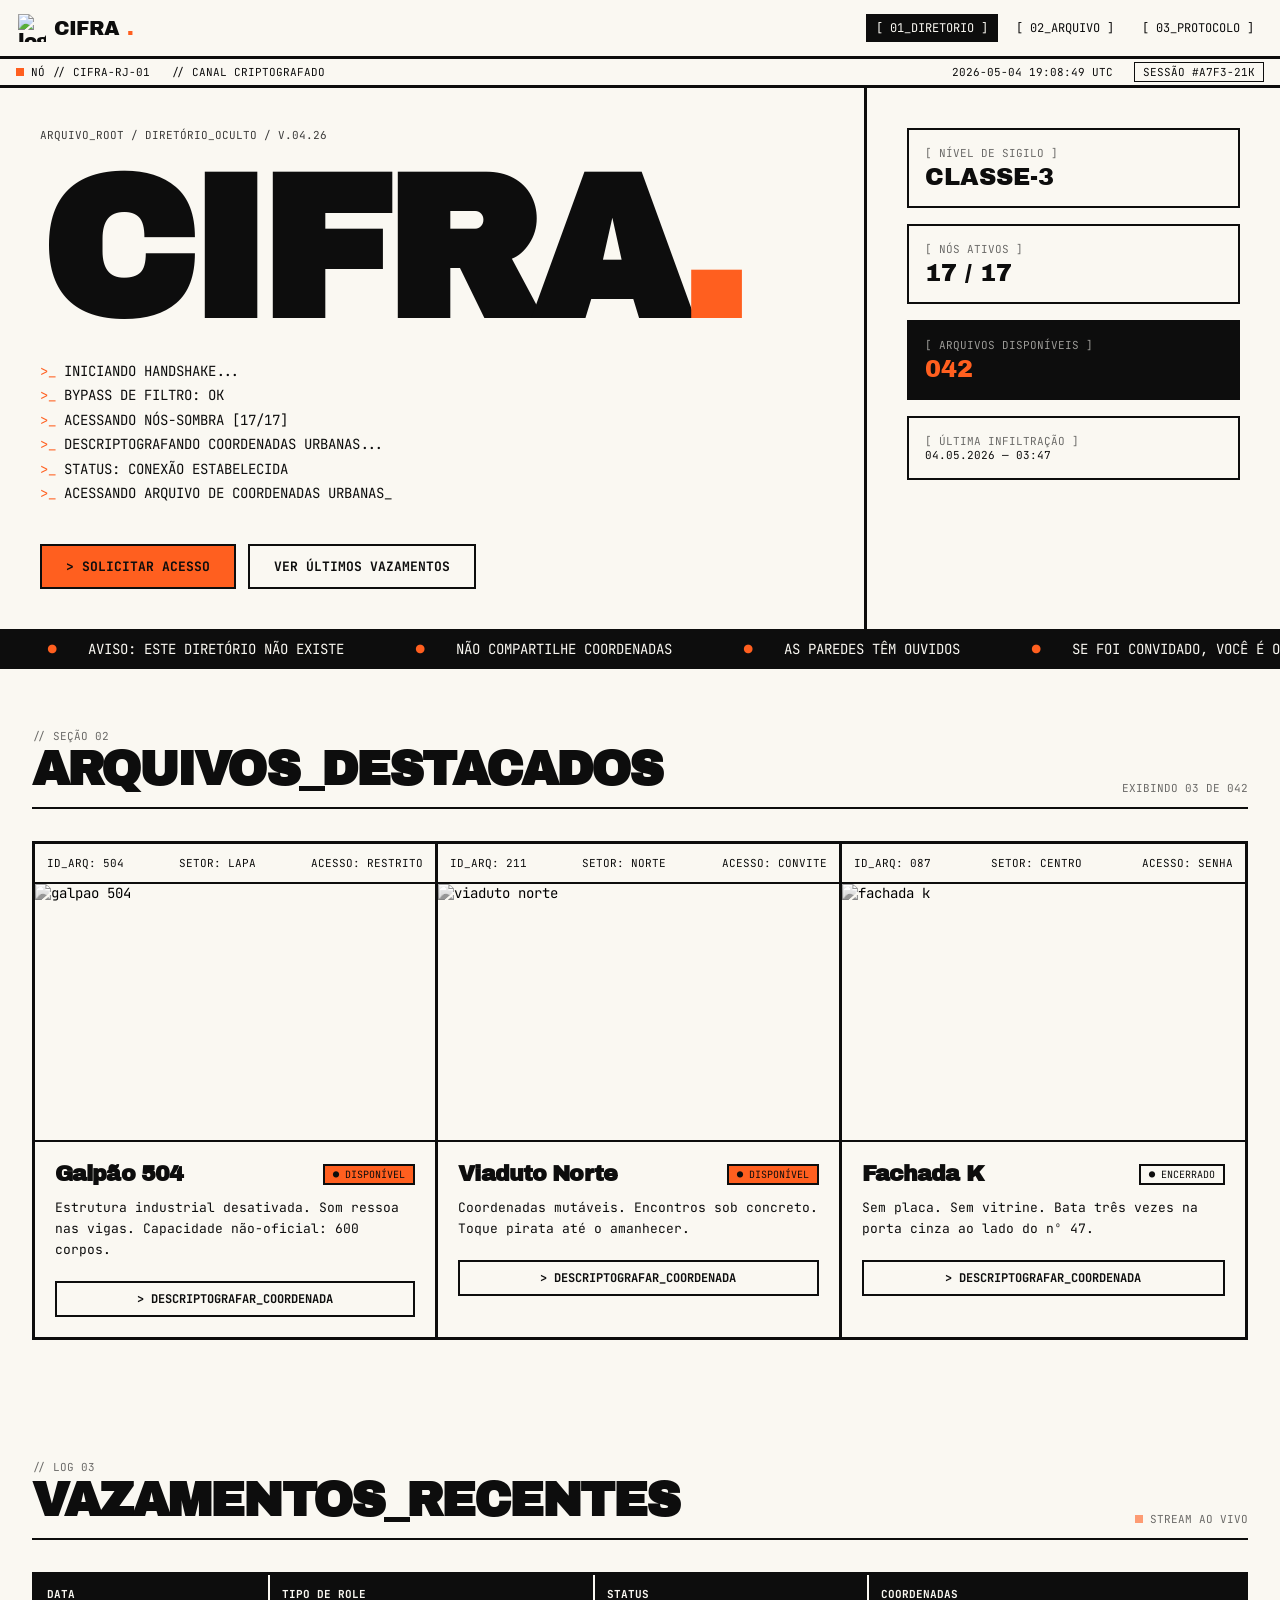
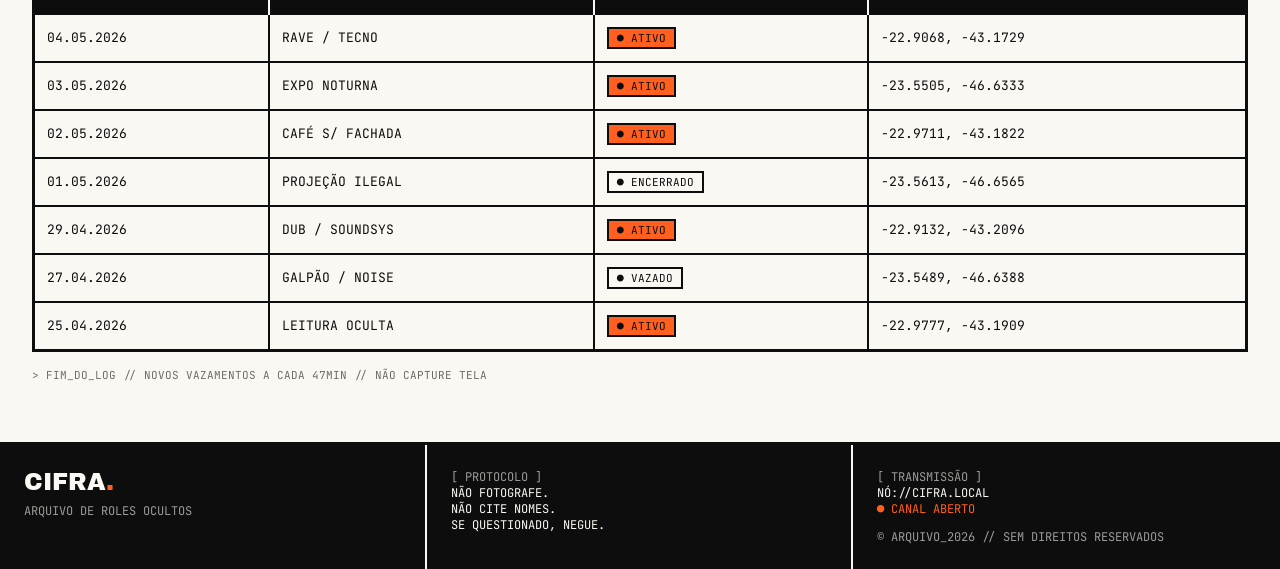
==== index.html @ 964fd957 "feat: commit inicial" ====
<!DOCTYPE html>
<html lang="pt-BR">
<head>
    <meta charset="UTF-8">
    <meta name="viewport" content="width=device-width, initial-scale=1.0">
    <title>CIFRA. - Arquivo de Roles Ocultos</title>
    <link rel="icon" type="image/png" href="assets/favicon.png">
    <link rel="stylesheet" href="css/style.css">
</head>
<body>

    <nav class="menu-topo">
        <div class="menu-topo-dentro">
            <a href="index.html" class="menu-logo">
                <img src="assets/logo-cifra-mark.png" alt="logo cifra">
                CIFRA<span class="laranja">.</span>
            </a>
            <div class="menu-links">
                <a href="index.html" class="ativo">[ 01_DIRETORIO ]</a>
                <a href="dossie.html">[ 02_ARQUIVO ]</a>
                <a href="protocolo.html">[ 03_PROTOCOLO ]</a>
            </div>
        </div>
    </nav>

    <!-- barra de status -->
    <div class="barra-status">
        <div>
            <span class="bolinha-laranja"></span>
            NÓ // CIFRA-RJ-01 &nbsp; // CANAL CRIPTOGRAFADO
        </div>
        <div>
            2026-05-04 19:08:49 UTC
            &nbsp;
            <span class="caixinha-sessao">SESSÃO #A7F3-21K</span>
        </div>
    </div>

    <!-- hero -->
    <section class="hero">
        <div class="hero-esquerda">
            <div class="hero-mini-titulo">ARQUIVO_ROOT / DIRETÓRIO_OCULTO / v.04.26</div>
            <h1 class="hero-titulao">CIFRA<span class="laranja">.</span></h1>

            <div class="hero-terminal">
                <div><span class="laranja">&gt;_</span> INICIANDO HANDSHAKE...</div>
                <div><span class="laranja">&gt;_</span> BYPASS DE FILTRO: OK</div>
                <div><span class="laranja">&gt;_</span> ACESSANDO NÓS-SOMBRA [17/17]</div>
                <div><span class="laranja">&gt;_</span> DESCRIPTOGRAFANDO COORDENADAS URBANAS...</div>
                <div><span class="laranja">&gt;_</span> STATUS: CONEXÃO ESTABELECIDA</div>
                <div class="cursor-piscando"><span class="laranja">&gt;_</span> ACESSANDO ARQUIVO DE COORDENADAS URBANAS</div>
            </div>

            <div class="botoes-hero">
                <a href="protocolo.html" class="botao botao-laranja">&gt; SOLICITAR ACESSO</a>
                <a href="#vazamentos" class="botao">VER ÚLTIMOS VAZAMENTOS</a>
            </div>
        </div>

        <aside class="hero-direita">
            <div class="caixa-info">
                <div class="caixa-info-titulo">[ NÍVEL DE SIGILO ]</div>
                <div class="caixa-info-numero">CLASSE-3</div>
            </div>
            <div class="caixa-info">
                <div class="caixa-info-titulo">[ NÓS ATIVOS ]</div>
                <div class="caixa-info-numero">17 / 17</div>
            </div>
            <div class="caixa-info caixa-info-preta">
                <div class="caixa-info-titulo">[ ARQUIVOS DISPONÍVEIS ]</div>
                <div class="caixa-info-numero laranja">042</div>
            </div>
            <div class="caixa-info">
                <div class="caixa-info-titulo">[ ÚLTIMA INFILTRAÇÃO ]</div>
                <div>04.05.2026 — 03:47</div>
            </div>
        </aside>
    </section>

    <!-- marquee -->
    <div class="marquee">
        <div class="marquee-trilha">
            <span><span class="laranja">●</span> AVISO: este diretório não existe</span>
            <span><span class="laranja">●</span> não compartilhe coordenadas</span>
            <span><span class="laranja">●</span> as paredes têm ouvidos</span>
            <span><span class="laranja">●</span> se foi convidado, você é o filtro</span>
            <span><span class="laranja">●</span> deletado em 24h</span>
            <span><span class="laranja">●</span> sem flash. sem stories.</span>
            <!-- copiei de novo pra animacao ficar continua -->
            <span><span class="laranja">●</span> AVISO: este diretório não existe</span>
            <span><span class="laranja">●</span> não compartilhe coordenadas</span>
            <span><span class="laranja">●</span> as paredes têm ouvidos</span>
            <span><span class="laranja">●</span> se foi convidado, você é o filtro</span>
            <span><span class="laranja">●</span> deletado em 24h</span>
            <span><span class="laranja">●</span> sem flash. sem stories.</span>
        </div>
    </div>

    <!-- cards de arquivos -->
    <section class="secao">
        <div class="secao-cabecalho">
            <div>
                <div class="secao-mini">// SEÇÃO 02</div>
                <h2 class="secao-titulao">ARQUIVOS_DESTACADOS</h2>
            </div>
            <div class="secao-mini">EXIBINDO 03 DE 042</div>
        </div>

        <div class="grade-cards">

            <article class="card">
                <div class="card-topo">
                    <span>ID_ARQ: 504</span>
                    <span>SETOR: LAPA</span>
                    <span>ACESSO: RESTRITO</span>
                </div>
                <div class="card-imagem-caixa">
                    <img src="assets/role-galpao.jpg" alt="galpao 504">
                </div>
                <div class="card-corpo">
                    <div class="card-cabecalho">
                        <h3 class="card-nome">Galpão 504</h3>
                        <span class="tag-status tag-disponivel">● DISPONÍVEL</span>
                    </div>
                    <p class="card-descricao">Estrutura industrial desativada. Som ressoa nas vigas. Capacidade não-oficial: 600 corpos.</p>
                    <a href="dossie.html" class="botao-card">&gt; DESCRIPTOGRAFAR_COORDENADA</a>
                </div>
            </article>

            <article class="card">
                <div class="card-topo">
                    <span>ID_ARQ: 211</span>
                    <span>SETOR: NORTE</span>
                    <span>ACESSO: CONVITE</span>
                </div>
                <div class="card-imagem-caixa">
                    <img src="assets/role-viaduto.jpg" alt="viaduto norte">
                </div>
                <div class="card-corpo">
                    <div class="card-cabecalho">
                        <h3 class="card-nome">Viaduto Norte</h3>
                        <span class="tag-status tag-disponivel">● DISPONÍVEL</span>
                    </div>
                    <p class="card-descricao">Coordenadas mutáveis. Encontros sob concreto. Toque pirata até o amanhecer.</p>
                    <a href="dossie.html" class="botao-card">&gt; DESCRIPTOGRAFAR_COORDENADA</a>
                </div>
            </article>

            <article class="card">
                <div class="card-topo">
                    <span>ID_ARQ: 087</span>
                    <span>SETOR: CENTRO</span>
                    <span>ACESSO: SENHA</span>
                </div>
                <div class="card-imagem-caixa">
                    <img src="assets/role-fachada.jpg" alt="fachada k">
                </div>
                <div class="card-corpo">
                    <div class="card-cabecalho">
                        <h3 class="card-nome">Fachada K</h3>
                        <span class="tag-status">● ENCERRADO</span>
                    </div>
                    <p class="card-descricao">Sem placa. Sem vitrine. Bata três vezes na porta cinza ao lado do nº 47.</p>
                    <a href="dossie.html" class="botao-card">&gt; DESCRIPTOGRAFAR_COORDENADA</a>
                </div>
            </article>

        </div>
    </section>

    <!-- tabela de vazamentos -->
    <section class="secao" id="vazamentos">
        <div class="secao-cabecalho">
            <div>
                <div class="secao-mini">// LOG 03</div>
                <h2 class="secao-titulao">VAZAMENTOS_RECENTES</h2>
            </div>
            <div class="secao-mini">
                <span class="bolinha-laranja"></span>
                STREAM AO VIVO
            </div>
        </div>

        <div class="tabela-caixa">
            <table class="tabela">
                <thead>
                    <tr>
                        <th>Data</th>
                        <th>Tipo de Role</th>
                        <th>Status</th>
                        <th>Coordenadas</th>
                    </tr>
                </thead>
                <tbody>
                    <tr>
                        <td data-rotulo="DATA">04.05.2026</td>
                        <td data-rotulo="TIPO">RAVE / TECNO</td>
                        <td data-rotulo="STATUS"><span class="tag-mini ativo">● ATIVO</span></td>
                        <td data-rotulo="COORDENADAS">-22.9068, -43.1729</td>
                    </tr>
                    <tr>
                        <td data-rotulo="DATA">03.05.2026</td>
                        <td data-rotulo="TIPO">EXPO NOTURNA</td>
                        <td data-rotulo="STATUS"><span class="tag-mini ativo">● ATIVO</span></td>
                        <td data-rotulo="COORDENADAS">-23.5505, -46.6333</td>
                    </tr>
                    <tr>
                        <td data-rotulo="DATA">02.05.2026</td>
                        <td data-rotulo="TIPO">CAFÉ S/ FACHADA</td>
                        <td data-rotulo="STATUS"><span class="tag-mini ativo">● ATIVO</span></td>
                        <td data-rotulo="COORDENADAS">-22.9711, -43.1822</td>
                    </tr>
                    <tr>
                        <td data-rotulo="DATA">01.05.2026</td>
                        <td data-rotulo="TIPO">PROJEÇÃO ILEGAL</td>
                        <td data-rotulo="STATUS"><span class="tag-mini">● ENCERRADO</span></td>
                        <td data-rotulo="COORDENADAS">-23.5613, -46.6565</td>
                    </tr>
                    <tr>
                        <td data-rotulo="DATA">29.04.2026</td>
                        <td data-rotulo="TIPO">DUB / SOUNDSYS</td>
                        <td data-rotulo="STATUS"><span class="tag-mini ativo">● ATIVO</span></td>
                        <td data-rotulo="COORDENADAS">-22.9132, -43.2096</td>
                    </tr>
                    <tr>
                        <td data-rotulo="DATA">27.04.2026</td>
                        <td data-rotulo="TIPO">GALPÃO / NOISE</td>
                        <td data-rotulo="STATUS"><span class="tag-mini">● VAZADO</span></td>
                        <td data-rotulo="COORDENADAS">-23.5489, -46.6388</td>
                    </tr>
                    <tr>
                        <td data-rotulo="DATA">25.04.2026</td>
                        <td data-rotulo="TIPO">LEITURA OCULTA</td>
                        <td data-rotulo="STATUS"><span class="tag-mini ativo">● ATIVO</span></td>
                        <td data-rotulo="COORDENADAS">-22.9777, -43.1909</td>
                    </tr>
                </tbody>
            </table>
        </div>

        <div class="rodape-aviso">&gt; FIM_DO_LOG // novos vazamentos a cada 47min // não capture tela</div>
    </section>

    <footer class="rodape">
        <div class="rodape-coluna">
            <div class="rodape-logo">CIFRA<span class="laranja">.</span></div>
            <div class="cinza" style="margin-top: 8px;">arquivo de roles ocultos</div>
        </div>
        <div class="rodape-coluna">
            <div class="cinza">[ PROTOCOLO ]</div>
            <div>não fotografe.</div>
            <div>não cite nomes.</div>
            <div>se questionado, negue.</div>
        </div>
        <div class="rodape-coluna">
            <div class="cinza">[ TRANSMISSÃO ]</div>
            <div>nó://cifra.local</div>
            <div class="laranja">● canal aberto</div>
            <div class="cinza" style="margin-top: 12px;">© ARQUIVO_2026 // sem direitos reservados</div>
        </div>
    </footer>

</body>
</html>
---- css/style.css ----
@import url('https://fonts.googleapis.com/css2?family=Archivo+Black&family=JetBrains+Mono:wght@400;500;700&display=swap');

* {
    margin: 0;
    padding: 0;
    box-sizing: border-box;
    border-radius: 0;
}

body {
    background-color: #FAF8F2;
    color: #0D0D0D;
    font-family: 'JetBrains Mono', 'Courier New', monospace;
    font-size: 14px;
}

a {
    color: #0D0D0D;
    text-decoration: none;
}

img {
    display: block;
    max-width: 100%;
}

/* cores que eu usei:
   fundo: #FAF8F2
   preto: #0D0D0D
   laranja alerta: #FF5F1F
*/

.fonte-titulo {
    font-family: 'Archivo Black', sans-serif;
    letter-spacing: -0.04em;
}

.laranja {
    color: #FF5F1F;
}

.fundo-laranja {
    background-color: #FF5F1F;
    color: #0D0D0D;
}

.fundo-preto {
    background-color: #0D0D0D;
    color: #FAF8F2;
}

/* ===== MENU DE CIMA ===== */

.menu-topo {
    border-bottom: 3px solid #0D0D0D;
    background-color: #FAF8F2;
    position: sticky;
    top: 0;
    z-index: 10;
}

.menu-topo-dentro {
    display: flex;
    justify-content: space-between;
    align-items: center;
    padding: 12px 16px;
    flex-wrap: wrap;
    gap: 8px;
}

.menu-logo {
    font-family: 'Archivo Black', sans-serif;
    font-size: 20px;
    letter-spacing: -0.04em;
    display: flex;
    align-items: center;
    gap: 8px;
    padding: 2px;
}

.menu-logo:hover {
    background-color: #0D0D0D;
    color: #FAF8F2;
}

.menu-logo img {
    width: 28px;
    height: 28px;
}

.menu-links {
    display: flex;
    gap: 8px;
    flex-wrap: wrap;
    font-size: 12px;
    text-transform: uppercase;
}

.menu-links a {
    border: 2px solid transparent;
    padding: 4px 8px;
}

.menu-links a:hover {
    background-color: #0D0D0D;
    color: #FAF8F2;
}

.menu-links a.ativo {
    background-color: #0D0D0D;
    color: #FAF8F2;
    border-color: #0D0D0D;
}

/* ===== BARRA DE STATUS ===== */

.barra-status {
    border-bottom: 3px solid #0D0D0D;
    padding: 6px 16px;
    display: flex;
    justify-content: space-between;
    flex-wrap: wrap;
    gap: 8px;
    font-size: 11px;
    text-transform: uppercase;
}

.bolinha-laranja {
    display: inline-block;
    width: 8px;
    height: 8px;
    background-color: #FF5F1F;
    animation: piscar 1s steps(2) infinite;
}

@keyframes piscar {
    50% { opacity: 0; }
}

.caixinha-sessao {
    border: 1px solid #0D0D0D;
    padding: 2px 8px;
}

/* ===== HERO DA HOME ===== */

.hero {
    border-bottom: 3px solid #0D0D0D;
    display: flex;
    flex-wrap: wrap;
}

.hero-esquerda {
    flex: 2 1 600px;
    padding: 40px;
    border-right: 3px solid #0D0D0D;
}

.hero-direita {
    flex: 1 1 280px;
    padding: 40px;
}

.hero-mini-titulo {
    font-size: 11px;
    text-transform: uppercase;
    opacity: 0.8;
    margin-bottom: 24px;
}

.hero-titulao {
    font-family: 'Archivo Black', sans-serif;
    font-size: clamp(72px, 18vw, 200px);
    line-height: 0.85;
    letter-spacing: -0.04em;
    word-break: break-word;
}

.hero-terminal {
    margin-top: 24px;
    max-width: 600px;
    font-size: 14px;
    line-height: 1.6;
}

.hero-terminal div {
    margin-bottom: 2px;
}

.cursor-piscando::after {
    content: "_";
    animation: piscar 1s steps(2) infinite;
}

.botoes-hero {
    margin-top: 40px;
    display: flex;
    gap: 12px;
    flex-wrap: wrap;
}

.botao {
    border: 2px solid #0D0D0D;
    padding: 12px 24px;
    font-family: 'JetBrains Mono', monospace;
    font-size: 13px;
    text-transform: uppercase;
    font-weight: bold;
    background-color: #FAF8F2;
    color: #0D0D0D;
    cursor: pointer;
    display: inline-block;
}

.botao:hover {
    background-color: #0D0D0D;
    color: #FAF8F2;
}

.botao-laranja {
    background-color: #FF5F1F;
}

/* caixinhas do lado direito */
.caixa-info {
    border: 2px solid #0D0D0D;
    padding: 16px;
    margin-bottom: 16px;
    text-transform: uppercase;
    font-size: 11px;
}

.caixa-info-titulo {
    opacity: 0.6;
}

.caixa-info-numero {
    font-family: 'Archivo Black', sans-serif;
    font-size: 24px;
    margin-top: 4px;
}

.caixa-info-preta {
    background-color: #0D0D0D;
    color: #FAF8F2;
}

/* ===== MARQUEE ===== */

.marquee {
    border-bottom: 3px solid #0D0D0D;
    background-color: #0D0D0D;
    color: #FAF8F2;
    overflow: hidden;
    padding: 8px 0;
}

.marquee-trilha {
    display: flex;
    white-space: nowrap;
    animation: andar 30s linear infinite;
    font-size: 14px;
    text-transform: uppercase;
}

.marquee-trilha span {
    padding: 0 24px;
}

@keyframes andar {
    from { transform: translateX(0); }
    to { transform: translateX(-50%); }
}

/* ===== SECAO ARQUIVOS DESTAQUE ===== */

.secao {
    padding: 60px 32px;
}

.secao-cabecalho {
    display: flex;
    justify-content: space-between;
    align-items: flex-end;
    border-bottom: 2px solid #0D0D0D;
    padding-bottom: 12px;
    margin-bottom: 32px;
    flex-wrap: wrap;
    gap: 8px;
}

.secao-mini {
    font-size: 11px;
    text-transform: uppercase;
    opacity: 0.6;
}

.secao-titulao {
    font-family: 'Archivo Black', sans-serif;
    font-size: clamp(28px, 5vw, 48px);
    letter-spacing: -0.04em;
    word-break: break-word;
}

.grade-cards {
    display: grid;
    grid-template-columns: repeat(3, 1fr);
    border: 3px solid #0D0D0D;
}

.card {
    border-right: 3px solid #0D0D0D;
}

.card:last-child {
    border-right: none;
}

.card-topo {
    border-bottom: 2px solid #0D0D0D;
    padding: 12px;
    font-size: 11px;
    text-transform: uppercase;
    display: flex;
    justify-content: space-between;
    flex-wrap: wrap;
    gap: 8px;
}

.card-imagem-caixa {
    border-bottom: 2px solid #0D0D0D;
    overflow: hidden;
}

.card-imagem-caixa img {
    width: 100%;
    height: 256px;
    object-fit: cover;
    filter: grayscale(100%) contrast(1.15);
    transition: filter 0.2s;
}

/* efeito de inversao laranja no hover */
.card:hover .card-imagem-caixa img {
    filter: grayscale(100%) contrast(1.4) sepia(1) hue-rotate(-25deg) saturate(8);
}

.card-corpo {
    padding: 20px;
}

.card-cabecalho {
    display: flex;
    justify-content: space-between;
    align-items: center;
    margin-bottom: 12px;
}

.card-nome {
    font-family: 'Archivo Black', sans-serif;
    font-size: 22px;
    letter-spacing: -0.04em;
}

.tag-status {
    font-size: 10px;
    text-transform: uppercase;
    border: 2px solid #0D0D0D;
    padding: 2px 8px;
}

.tag-disponivel {
    background-color: #FF5F1F;
    color: #0D0D0D;
}

.card-descricao {
    font-size: 13px;
    line-height: 1.6;
    margin-bottom: 20px;
}

.botao-card {
    display: block;
    text-align: center;
    width: 100%;
    border: 2px solid #0D0D0D;
    padding: 8px;
    font-size: 12px;
    text-transform: uppercase;
    font-weight: bold;
}

.botao-card:hover {
    background-color: #0D0D0D;
    color: #FAF8F2;
}

/* ===== TABELA VAZAMENTOS ===== */

.tabela-caixa {
    border: 3px solid #0D0D0D;
    overflow-x: auto;
}

.tabela {
    width: 100%;
    border-collapse: collapse;
    font-size: 13px;
}

.tabela thead {
    background-color: #0D0D0D;
    color: #FAF8F2;
    text-transform: uppercase;
    font-size: 11px;
}

.tabela th {
    text-align: left;
    padding: 12px;
    border-right: 2px solid #FAF8F2;
}

.tabela th:last-child {
    border-right: none;
}

.tabela td {
    padding: 12px;
    border-top: 2px solid #0D0D0D;
    border-right: 2px solid #0D0D0D;
}

.tabela td:last-child {
    border-right: none;
}

.tabela tbody tr:hover {
    background-color: #0D0D0D;
    color: #FAF8F2;
}

.tag-mini {
    display: inline-block;
    padding: 2px 8px;
    border: 2px solid currentColor;
    font-size: 11px;
    text-transform: uppercase;
}

.tag-mini.ativo {
    background-color: #FF5F1F;
    color: #0D0D0D;
    border-color: #0D0D0D;
}

.rodape-aviso {
    margin-top: 16px;
    font-size: 11px;
    text-transform: uppercase;
    opacity: 0.6;
}

/* ===== RODAPE ===== */

.rodape {
    border-top: 3px solid #0D0D0D;
    background-color: #0D0D0D;
    color: #FAF8F2;
    display: grid;
    grid-template-columns: repeat(3, 1fr);
    font-size: 12px;
    text-transform: uppercase;
}

.rodape-coluna {
    padding: 24px;
    border-right: 2px solid #FAF8F2;
}

.rodape-coluna:last-child {
    border-right: none;
}

.rodape-logo {
    font-family: 'Archivo Black', sans-serif;
    font-size: 24px;
    color: #FAF8F2;
}

.cinza {
    opacity: 0.6;
}

/* ===== DOSSIE (pagina 2) ===== */

.dossie-cabecalho {
    padding: 40px 32px;
    border-bottom: 3px solid #0D0D0D;
}

.dossie-id {
    font-size: 11px;
    text-transform: uppercase;
    opacity: 0.6;
    margin-bottom: 8px;
}

.dossie-titulao {
    font-family: 'Archivo Black', sans-serif;
    font-size: clamp(48px, 10vw, 96px);
    letter-spacing: -0.04em;
    line-height: 0.9;
    word-break: break-word;
}

.dossie-sub {
    margin-top: 16px;
    font-size: 14px;
    max-width: 600px;
    line-height: 1.6;
}

.dossie-galeria {
    display: grid;
    grid-template-columns: repeat(3, 1fr);
    border-bottom: 3px solid #0D0D0D;
}

.dossie-foto {
    border-right: 3px solid #0D0D0D;
    overflow: hidden;
}

.dossie-foto:last-child {
    border-right: none;
}

.dossie-foto img {
    width: 100%;
    height: 320px;
    object-fit: cover;
    filter: grayscale(100%) contrast(1.15);
    transition: filter 0.2s;
}

.dossie-foto:hover img {
    filter: invert(100%) grayscale(100%);
}

.dossie-corpo {
    display: grid;
    grid-template-columns: 2fr 1fr;
    border-bottom: 3px solid #0D0D0D;
}

.dossie-relatorio {
    padding: 40px;
    border-right: 3px solid #0D0D0D;
}

.dossie-relatorio h2 {
    font-family: 'Archivo Black', sans-serif;
    font-size: 32px;
    margin-bottom: 16px;
}

.dossie-relatorio p {
    font-size: 14px;
    line-height: 1.7;
    margin-bottom: 16px;
}

.dossie-mapa {
    padding: 40px;
}

.dossie-mapa-svg {
    border: 2px solid #0D0D0D;
    background-color: #FAF8F2;
}

.dossie-dado {
    display: flex;
    justify-content: space-between;
    border-bottom: 1px dashed #0D0D0D;
    padding: 8px 0;
    font-size: 12px;
    text-transform: uppercase;
}

/* ===== PROTOCOLO (pagina 3) ===== */

.protocolo-cabecalho {
    padding: 60px 32px;
    border-bottom: 3px solid #0D0D0D;
    text-align: center;
}

.protocolo-titulao {
    font-family: 'Archivo Black', sans-serif;
    font-size: clamp(56px, 13vw, 120px);
    letter-spacing: -0.04em;
    line-height: 0.85;
    word-break: break-word;
}

.protocolo-sub {
    margin-top: 16px;
    font-size: 14px;
    text-transform: uppercase;
}

.regras-lista {
    list-style: none;
    border: 3px solid #0D0D0D;
    margin-top: 32px;
}

.regras-lista li {
    border-bottom: 2px solid #0D0D0D;
    padding: 20px;
    display: flex;
    gap: 24px;
    align-items: center;
}

.regras-lista li:last-child {
    border-bottom: none;
}

.regras-lista li:hover {
    background-color: #0D0D0D;
    color: #FAF8F2;
}

.regra-numero {
    font-family: 'Archivo Black', sans-serif;
    font-size: 48px;
    min-width: 80px;
}

.regra-texto h3 {
    font-family: 'Archivo Black', sans-serif;
    font-size: 20px;
    margin-bottom: 4px;
}

.regra-texto p {
    font-size: 13px;
    line-height: 1.5;
}

/* formulario tipo terminal */
.formulario-caixa {
    border: 3px solid #0D0D0D;
    margin-top: 48px;
    background-color: #FAF8F2;
}

.formulario-topo {
    background-color: #0D0D0D;
    color: #FAF8F2;
    padding: 8px 16px;
    font-size: 11px;
    text-transform: uppercase;
    display: flex;
    justify-content: space-between;
}

.formulario-corpo {
    padding: 32px;
}

.campo {
    margin-bottom: 20px;
}

.campo label {
    display: block;
    font-size: 11px;
    text-transform: uppercase;
    margin-bottom: 6px;
}

.campo label::before {
    content: "> ";
    color: #FF5F1F;
}

.campo input,
.campo textarea,
.campo select {
    width: 100%;
    border: 2px solid #0D0D0D;
    background-color: #FAF8F2;
    color: #0D0D0D;
    padding: 10px 12px;
    font-family: 'JetBrains Mono', monospace;
    font-size: 14px;
}

.campo input:focus,
.campo textarea:focus,
.campo select:focus {
    outline: none;
    background-color: #0D0D0D;
    color: #FF5F1F;
}

.campo textarea {
    min-height: 120px;
    resize: vertical;
}

/* ===== RESPONSIVO ===== */
/* fiz dois tamanhos: tablet (ate 1024px) e celular (ate 640px) */

/* --- TABLET --- */
@media (max-width: 1024px) {

    .secao {
        padding: 40px 20px;
    }

    /* hero vira coluna unica */
    .hero-esquerda {
        flex: 1 1 100%;
        padding: 32px 20px;
        border-right: none;
        border-bottom: 3px solid #0D0D0D;
    }
    .hero-direita {
        flex: 1 1 100%;
        padding: 32px 20px;
        display: grid;
        grid-template-columns: 1fr 1fr;
        gap: 12px;
    }
    .caixa-info {
        margin-bottom: 0;
    }

    /* cards: 2 colunas no tablet */
    .grade-cards {
        grid-template-columns: 1fr 1fr;
    }
    .card {
        border-right: none;
        border-bottom: 3px solid #0D0D0D;
    }
    .card:nth-child(odd) {
        border-right: 3px solid #0D0D0D;
    }
    .card:last-child {
        border-bottom: none;
    }

    /* dossie */
    .dossie-cabecalho { padding: 32px 20px; }
    .dossie-galeria { grid-template-columns: 1fr 1fr; }
    .dossie-foto:nth-child(2) { border-right: none; }
    .dossie-foto:last-child {
        grid-column: 1 / -1;
        border-right: none;
        border-top: 3px solid #0D0D0D;
    }
    .dossie-corpo { grid-template-columns: 1fr; }
    .dossie-relatorio {
        border-right: none;
        border-bottom: 3px solid #0D0D0D;
        padding: 32px 20px;
    }
    .dossie-mapa { padding: 32px 20px; }

    .protocolo-cabecalho { padding: 40px 20px; }
}

/* --- CELULAR --- */
@media (max-width: 640px) {

    body { font-size: 13px; }

    /* menu de cima muda de linha */
    .menu-topo-dentro {
        padding: 10px 12px;
        gap: 8px;
    }
    .menu-links {
        width: 100%;
        justify-content: flex-start;
        font-size: 11px;
    }
    .menu-links a { padding: 4px 6px; }

    .barra-status {
        padding: 6px 12px;
        font-size: 10px;
        flex-direction: column;
        align-items: flex-start;
    }

    /* hero */
    .hero-esquerda { padding: 24px 16px; }
    .hero-direita {
        padding: 24px 16px;
        grid-template-columns: 1fr;
    }
    .botoes-hero .botao {
        width: 100%;
        text-align: center;
    }

    .marquee-trilha { font-size: 12px; }
    .marquee-trilha span { padding: 0 16px; }

    /* secoes */
    .secao { padding: 32px 16px; }
    .secao-cabecalho {
        flex-direction: column;
        align-items: flex-start;
    }

    /* cards viram coluna unica */
    .grade-cards { grid-template-columns: 1fr; }
    .card,
    .card:nth-child(odd) {
        border-right: none;
        border-bottom: 3px solid #0D0D0D;
    }
    .card:last-child { border-bottom: none; }
    .card-imagem-caixa img { height: 220px; }
    .card-topo {
        font-size: 10px;
        gap: 4px;
    }
    .card-nome { font-size: 18px; }

    /* tabela: vira lista de cartoes empilhados */
    .tabela-caixa { border-width: 2px; }
    .tabela, .tabela tbody, .tabela tr, .tabela td {
        display: block;
        width: 100%;
    }
    .tabela thead { display: none; }
    .tabela tr {
        border-top: 2px solid #0D0D0D;
        padding: 8px 0;
    }
    .tabela tr:first-child { border-top: none; }
    .tabela td {
        border: none !important;
        padding: 6px 12px;
        font-size: 12px;
    }
    .tabela td::before {
        content: attr(data-rotulo) " // ";
        color: #FF5F1F;
        text-transform: uppercase;
        font-size: 10px;
        margin-right: 4px;
    }

    /* dossie */
    .dossie-cabecalho { padding: 24px 16px; }
    .dossie-galeria { grid-template-columns: 1fr; }
    .dossie-foto,
    .dossie-foto:nth-child(2),
    .dossie-foto:last-child {
        border-right: none;
        border-top: none;
        border-bottom: 3px solid #0D0D0D;
        grid-column: auto;
    }
    .dossie-foto:last-child { border-bottom: none; }
    .dossie-foto img { height: 240px; }
    .dossie-relatorio,
    .dossie-mapa { padding: 24px 16px; }
    .dossie-relatorio h2 { font-size: 24px; }

    /* protocolo */
    .protocolo-cabecalho { padding: 32px 16px; }
    .regras-lista li {
        flex-direction: column;
        align-items: flex-start;
        gap: 8px;
        padding: 16px;
    }
    .regra-numero {
        font-size: 36px;
        min-width: 0;
    }
    .regra-texto h3 { font-size: 18px; }

    .formulario-corpo { padding: 20px 16px; }
    .formulario-topo {
        font-size: 10px;
        padding: 8px 12px;
        flex-wrap: wrap;
        gap: 4px;
    }

    /* rodape em coluna */
    .rodape { grid-template-columns: 1fr; }
    .rodape-coluna {
        border-right: none;
        border-bottom: 2px solid #FAF8F2;
    }
    .rodape-coluna:last-child { border-bottom: none; }

    /* evitar overflow horizontal por causa de palavras enormes */
    h1, h2, h3 { word-break: break-word; }
}

/* trava qualquer scroll horizontal */
html, body { overflow-x: hidden; }
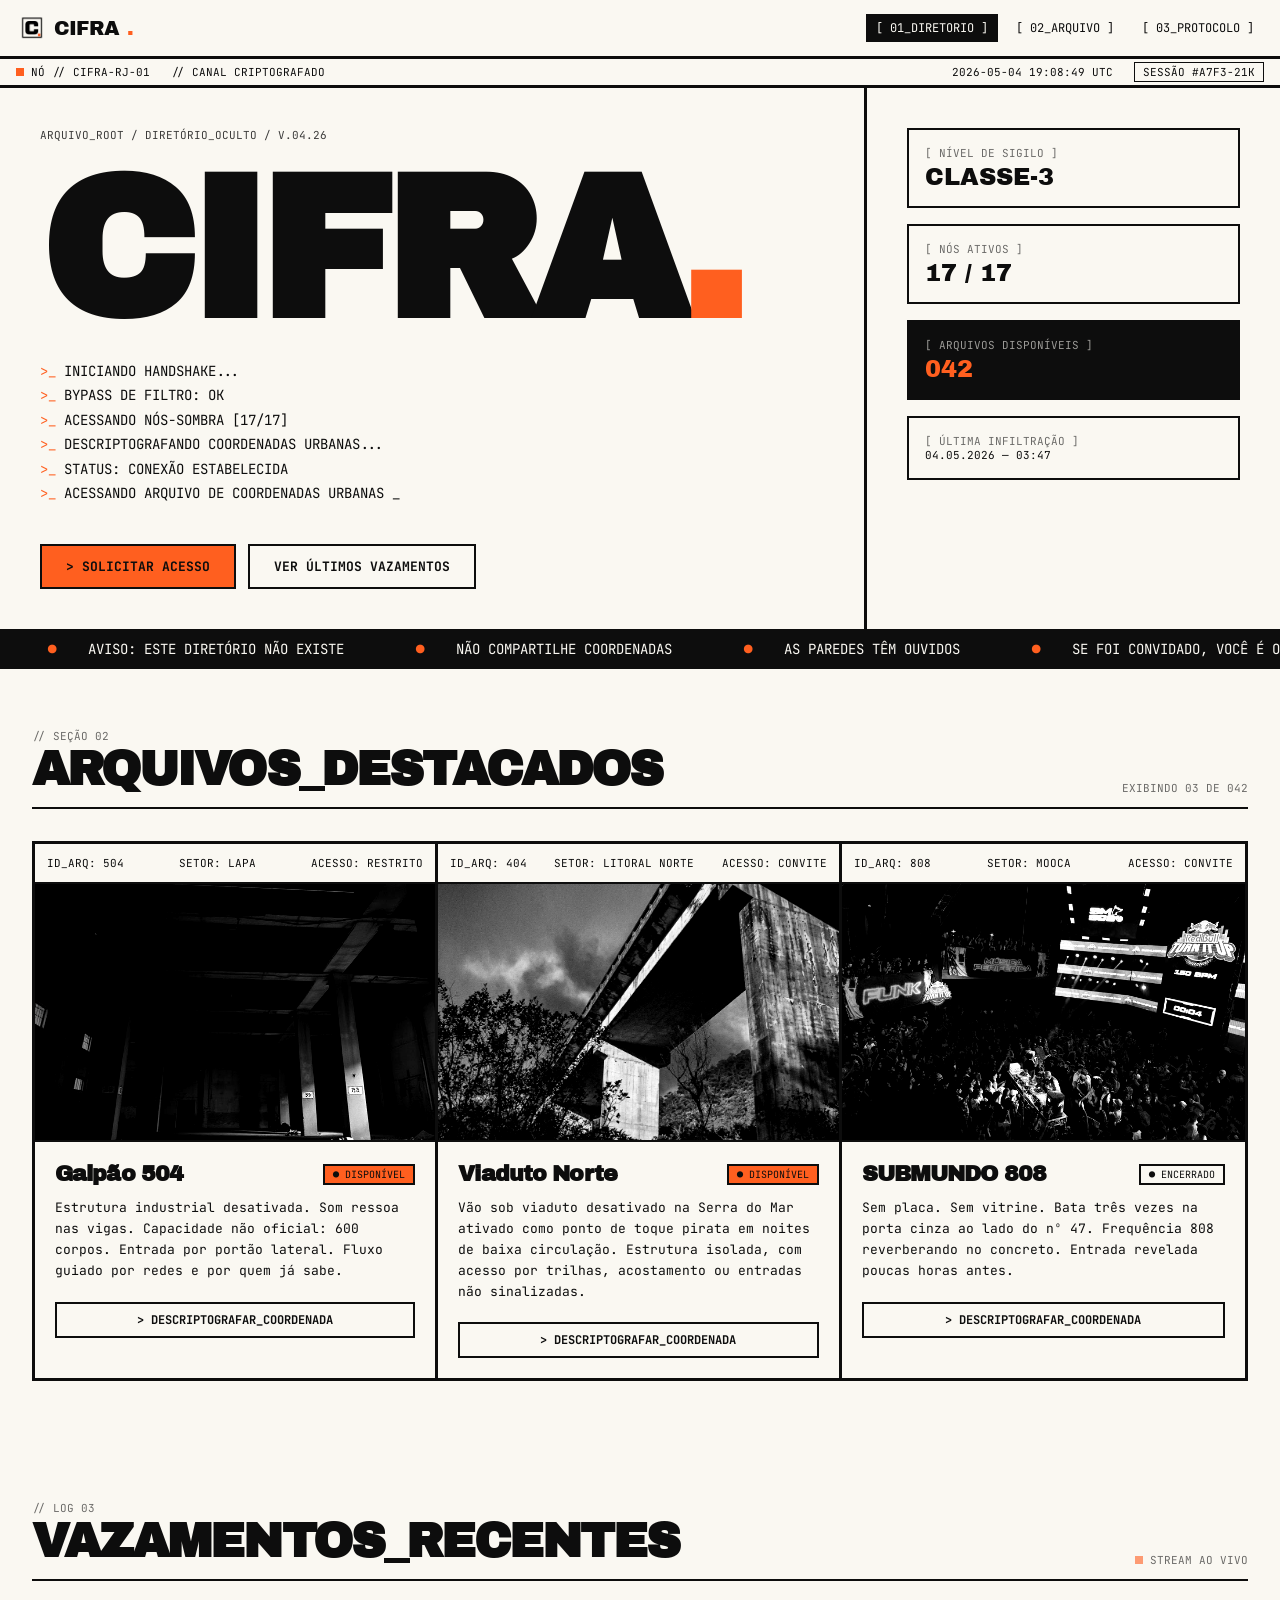
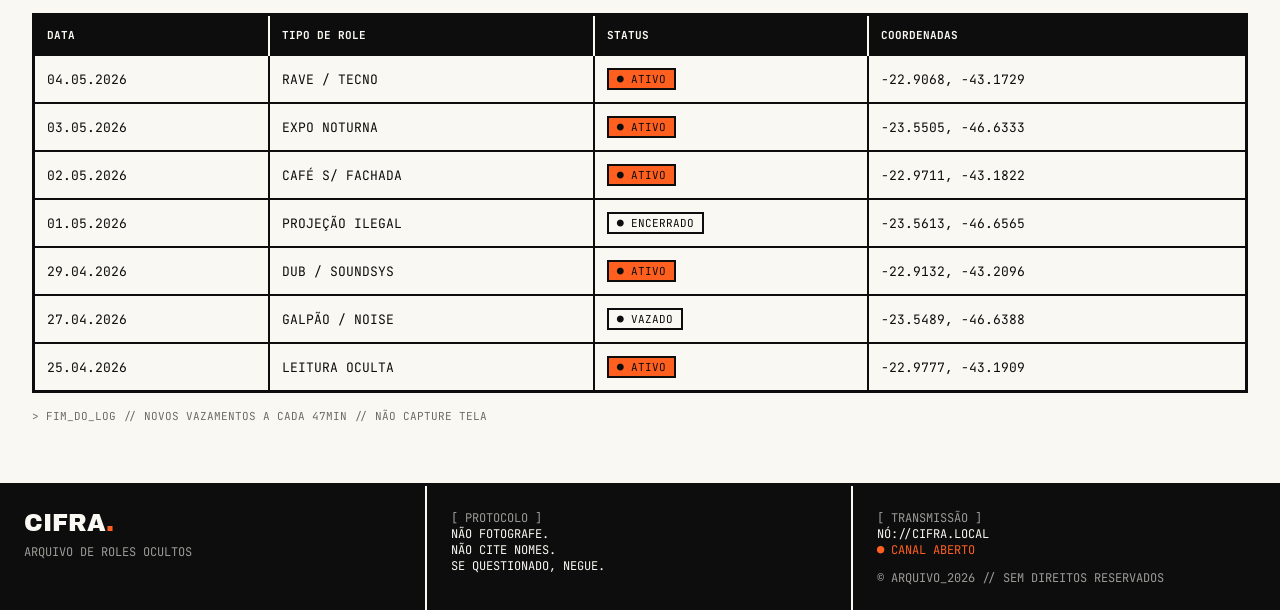
==== commit b8b5097f: "fix: ajuste nas rotas do index.html" ====
--- a/index.html
+++ b/index.html
@@ -1,29 +1,28 @@
 <!DOCTYPE html>
 <html lang="pt-BR">
+
 <head>
     <meta charset="UTF-8">
     <meta name="viewport" content="width=device-width, initial-scale=1.0">
     <title>CIFRA. - Arquivo de Roles Ocultos</title>
-    <link rel="icon" type="image/png" href="assets/favicon.png">
+    <link rel="icon" type="image/png" href="assets/logo/favicon.png">
     <link rel="stylesheet" href="css/style.css">
 </head>
+
 <body>
-
     <nav class="menu-topo">
         <div class="menu-topo-dentro">
-            <a href="index.html" class="menu-logo">
-                <img src="assets/logo-cifra-mark.png" alt="logo cifra">
+            <a href="src/index.html" class="menu-logo">
+                <img src="assets/logo/logo-cifra-mark.png" alt="logo cifra">
                 CIFRA<span class="laranja">.</span>
             </a>
             <div class="menu-links">
-                <a href="index.html" class="ativo">[ 01_DIRETORIO ]</a>
-                <a href="dossie.html">[ 02_ARQUIVO ]</a>
-                <a href="protocolo.html">[ 03_PROTOCOLO ]</a>
+                <a href="src/index.html" class="ativo">[ 01_DIRETORIO ]</a>
+                <a href="src/index.html#ARQUIVOS_DESTACADOS">[ 02_ARQUIVO ]</a>
+                <a href="src/protocolo.html">[ 03_PROTOCOLO ]</a>
             </div>
         </div>
     </nav>
-
-    <!-- barra de status -->
     <div class="barra-status">
         <div>
             <span class="bolinha-laranja"></span>
@@ -35,8 +34,6 @@
             <span class="caixinha-sessao">SESSÃO #A7F3-21K</span>
         </div>
     </div>
-
-    <!-- hero -->
     <section class="hero">
         <div class="hero-esquerda">
             <div class="hero-mini-titulo">ARQUIVO_ROOT / DIRETÓRIO_OCULTO / v.04.26</div>
@@ -48,11 +45,12 @@
                 <div><span class="laranja">&gt;_</span> ACESSANDO NÓS-SOMBRA [17/17]</div>
                 <div><span class="laranja">&gt;_</span> DESCRIPTOGRAFANDO COORDENADAS URBANAS...</div>
                 <div><span class="laranja">&gt;_</span> STATUS: CONEXÃO ESTABELECIDA</div>
-                <div class="cursor-piscando"><span class="laranja">&gt;_</span> ACESSANDO ARQUIVO DE COORDENADAS URBANAS</div>
+                <div class="cursor-piscando"><span class="laranja">&gt;_</span> ACESSANDO ARQUIVO DE COORDENADAS URBANAS
+                </div>
             </div>
 
             <div class="botoes-hero">
-                <a href="protocolo.html" class="botao botao-laranja">&gt; SOLICITAR ACESSO</a>
+                <a href="src/protocolo.html" class="botao botao-laranja">&gt; SOLICITAR ACESSO</a>
                 <a href="#vazamentos" class="botao">VER ÚLTIMOS VAZAMENTOS</a>
             </div>
         </div>
@@ -77,7 +75,6 @@
         </aside>
     </section>
 
-    <!-- marquee -->
     <div class="marquee">
         <div class="marquee-trilha">
             <span><span class="laranja">●</span> AVISO: este diretório não existe</span>
@@ -86,7 +83,7 @@
             <span><span class="laranja">●</span> se foi convidado, você é o filtro</span>
             <span><span class="laranja">●</span> deletado em 24h</span>
             <span><span class="laranja">●</span> sem flash. sem stories.</span>
-            <!-- copiei de novo pra animacao ficar continua -->
+
             <span><span class="laranja">●</span> AVISO: este diretório não existe</span>
             <span><span class="laranja">●</span> não compartilhe coordenadas</span>
             <span><span class="laranja">●</span> as paredes têm ouvidos</span>
@@ -95,9 +92,7 @@
             <span><span class="laranja">●</span> sem flash. sem stories.</span>
         </div>
     </div>
-
-    <!-- cards de arquivos -->
-    <section class="secao">
+    <section class="secao" id="ARQUIVOS_DESTACADOS">
         <div class="secao-cabecalho">
             <div>
                 <div class="secao-mini">// SEÇÃO 02</div>
@@ -115,60 +110,68 @@
                     <span>ACESSO: RESTRITO</span>
                 </div>
                 <div class="card-imagem-caixa">
-                    <img src="assets/role-galpao.jpg" alt="galpao 504">
+                    <img src="assets/images/galpao/role-galpao.jpg" alt="galpao 504">
                 </div>
                 <div class="card-corpo">
                     <div class="card-cabecalho">
                         <h3 class="card-nome">Galpão 504</h3>
                         <span class="tag-status tag-disponivel">● DISPONÍVEL</span>
                     </div>
-                    <p class="card-descricao">Estrutura industrial desativada. Som ressoa nas vigas. Capacidade não-oficial: 600 corpos.</p>
-                    <a href="dossie.html" class="botao-card">&gt; DESCRIPTOGRAFAR_COORDENADA</a>
+                    <p class="card-descricao">Estrutura industrial desativada. Som ressoa nas vigas. Capacidade não
+                        oficial: 600 corpos.
+                        Entrada por portão lateral. Fluxo guiado por redes e por quem já sabe.</p>
+                    <a href="src/lugar-detalhado-galpao504.html" class="botao-card">&gt;
+                        DESCRIPTOGRAFAR_COORDENADA</a>
                 </div>
             </article>
 
             <article class="card">
                 <div class="card-topo">
-                    <span>ID_ARQ: 211</span>
-                    <span>SETOR: NORTE</span>
+                    <span>ID_ARQ: 404</span>
+                    <span>SETOR: LITORAL NORTE</span>
                     <span>ACESSO: CONVITE</span>
                 </div>
                 <div class="card-imagem-caixa">
-                    <img src="assets/role-viaduto.jpg" alt="viaduto norte">
+                    <img src="assets/images/viaduto/role-viaduto.jpg" alt="viaduto norte">
                 </div>
                 <div class="card-corpo">
                     <div class="card-cabecalho">
                         <h3 class="card-nome">Viaduto Norte</h3>
                         <span class="tag-status tag-disponivel">● DISPONÍVEL</span>
                     </div>
-                    <p class="card-descricao">Coordenadas mutáveis. Encontros sob concreto. Toque pirata até o amanhecer.</p>
-                    <a href="dossie.html" class="botao-card">&gt; DESCRIPTOGRAFAR_COORDENADA</a>
+                    <p class="card-descricao">Vão sob viaduto desativado na Serra do Mar ativado como ponto de toque
+                        pirata em noites de baixa circulação. Estrutura isolada, com acesso por trilhas, acostamento ou entradas não
+                        sinalizadas.</p>
+
+                    <a href="src/lugar-detalhado-viaduto.html" class="botao-card">&gt; DESCRIPTOGRAFAR_COORDENADA</a>
                 </div>
             </article>
 
             <article class="card">
                 <div class="card-topo">
-                    <span>ID_ARQ: 087</span>
-                    <span>SETOR: CENTRO</span>
-                    <span>ACESSO: SENHA</span>
+                    <span>ID_ARQ: 808</span>
+                    <span>SETOR: Mooca</span>
+                    <span>ACESSO: CONVITE</span>
                 </div>
                 <div class="card-imagem-caixa">
-                    <img src="assets/role-fachada.jpg" alt="fachada k">
+                    <img src="assets/images/submundo/role-submundo.jpg" alt="Submundo 808">
                 </div>
                 <div class="card-corpo">
                     <div class="card-cabecalho">
-                        <h3 class="card-nome">Fachada K</h3>
+                        <h3 class="card-nome">SUBMUNDO 808</h3>
                         <span class="tag-status">● ENCERRADO</span>
                     </div>
-                    <p class="card-descricao">Sem placa. Sem vitrine. Bata três vezes na porta cinza ao lado do nº 47.</p>
-                    <a href="dossie.html" class="botao-card">&gt; DESCRIPTOGRAFAR_COORDENADA</a>
+                    <p class="card-descricao">Sem placa. Sem vitrine. Bata três vezes na porta cinza ao lado do nº 47.
+                        Frequência 808 reverberando no concreto. Entrada revelada poucas horas antes.</p>
+                    </p>
+                    <a href="src/lugar-detalhado-submundo.html" class="botao-card">&gt;
+                        DESCRIPTOGRAFAR_COORDENADA</a>
                 </div>
             </article>
 
         </div>
     </section>
 
-    <!-- tabela de vazamentos -->
     <section class="secao" id="vazamentos">
         <div class="secao-cabecalho">
             <div>
@@ -261,4 +264,5 @@
     </footer>
 
 </body>
-</html>
+
+</html>
--- a/css/style.css
+++ b/css/style.css
@@ -24,12 +24,6 @@
     max-width: 100%;
 }
 
-/* cores que eu usei:
-   fundo: #FAF8F2
-   preto: #0D0D0D
-   laranja alerta: #FF5F1F
-*/
-
 .fonte-titulo {
     font-family: 'Archivo Black', sans-serif;
     letter-spacing: -0.04em;
@@ -48,8 +42,6 @@
     background-color: #0D0D0D;
     color: #FAF8F2;
 }
-
-/* ===== MENU DE CIMA ===== */
 
 .menu-topo {
     border-bottom: 3px solid #0D0D0D;
@@ -78,11 +70,6 @@
     padding: 2px;
 }
 
-.menu-logo:hover {
-    background-color: #0D0D0D;
-    color: #FAF8F2;
-}
-
 .menu-logo img {
     width: 28px;
     height: 28px;
@@ -111,8 +98,6 @@
     color: #FAF8F2;
     border-color: #0D0D0D;
 }
-
-/* ===== BARRA DE STATUS ===== */
 
 .barra-status {
     border-bottom: 3px solid #0D0D0D;
@@ -130,19 +115,19 @@
     width: 8px;
     height: 8px;
     background-color: #FF5F1F;
-    animation: piscar 1s steps(2) infinite;
+    animation: piscar 2s steps(3) infinite;
 }
 
 @keyframes piscar {
-    50% { opacity: 0; }
+    75% {
+        opacity: 0;
+    }
 }
 
 .caixinha-sessao {
     border: 1px solid #0D0D0D;
     padding: 2px 8px;
 }
-
-/* ===== HERO DA HOME ===== */
 
 .hero {
     border-bottom: 3px solid #0D0D0D;
@@ -221,7 +206,6 @@
     background-color: #FF5F1F;
 }
 
-/* caixinhas do lado direito */
 .caixa-info {
     border: 2px solid #0D0D0D;
     padding: 16px;
@@ -245,8 +229,6 @@
     color: #FAF8F2;
 }
 
-/* ===== MARQUEE ===== */
-
 .marquee {
     border-bottom: 3px solid #0D0D0D;
     background-color: #0D0D0D;
@@ -268,11 +250,14 @@
 }
 
 @keyframes andar {
-    from { transform: translateX(0); }
-    to { transform: translateX(-50%); }
-}
-
-/* ===== SECAO ARQUIVOS DESTAQUE ===== */
+    from {
+        transform: translateX(0);
+    }
+
+    to {
+        transform: translateX(-50%);
+    }
+}
 
 .secao {
     padding: 60px 32px;
@@ -340,7 +325,6 @@
     transition: filter 0.2s;
 }
 
-/* efeito de inversao laranja no hover */
 .card:hover .card-imagem-caixa img {
     filter: grayscale(100%) contrast(1.4) sepia(1) hue-rotate(-25deg) saturate(8);
 }
@@ -396,8 +380,6 @@
     color: #FAF8F2;
 }
 
-/* ===== TABELA VAZAMENTOS ===== */
-
 .tabela-caixa {
     border: 3px solid #0D0D0D;
     overflow-x: auto;
@@ -462,8 +444,6 @@
     opacity: 0.6;
 }
 
-/* ===== RODAPE ===== */
-
 .rodape {
     border-top: 3px solid #0D0D0D;
     background-color: #0D0D0D;
@@ -493,21 +473,19 @@
     opacity: 0.6;
 }
 
-/* ===== DOSSIE (pagina 2) ===== */
-
-.dossie-cabecalho {
+.lugar-cabecalho {
     padding: 40px 32px;
     border-bottom: 3px solid #0D0D0D;
 }
 
-.dossie-id {
+.lugar-id {
     font-size: 11px;
     text-transform: uppercase;
     opacity: 0.6;
     margin-bottom: 8px;
 }
 
-.dossie-titulao {
+.lugar-titulao {
     font-family: 'Archivo Black', sans-serif;
     font-size: clamp(48px, 10vw, 96px);
     letter-spacing: -0.04em;
@@ -515,29 +493,29 @@
     word-break: break-word;
 }
 
-.dossie-sub {
+.lugar-sub {
     margin-top: 16px;
     font-size: 14px;
     max-width: 600px;
     line-height: 1.6;
 }
 
-.dossie-galeria {
+.lugar-galeria {
     display: grid;
     grid-template-columns: repeat(3, 1fr);
     border-bottom: 3px solid #0D0D0D;
 }
 
-.dossie-foto {
+.lugar-foto {
     border-right: 3px solid #0D0D0D;
     overflow: hidden;
 }
 
-.dossie-foto:last-child {
+.lugar-foto:last-child {
     border-right: none;
 }
 
-.dossie-foto img {
+.lugar-foto img {
     width: 100%;
     height: 320px;
     object-fit: cover;
@@ -545,43 +523,43 @@
     transition: filter 0.2s;
 }
 
-.dossie-foto:hover img {
+.lugar-foto:hover img {
     filter: invert(100%) grayscale(100%);
 }
 
-.dossie-corpo {
+.lugar-corpo {
     display: grid;
     grid-template-columns: 2fr 1fr;
     border-bottom: 3px solid #0D0D0D;
 }
 
-.dossie-relatorio {
+.lugar-relatorio {
     padding: 40px;
     border-right: 3px solid #0D0D0D;
 }
 
-.dossie-relatorio h2 {
+.lugar-relatorio h2 {
     font-family: 'Archivo Black', sans-serif;
     font-size: 32px;
     margin-bottom: 16px;
 }
 
-.dossie-relatorio p {
+.lugar-relatorio p {
     font-size: 14px;
     line-height: 1.7;
     margin-bottom: 16px;
 }
 
-.dossie-mapa {
+.lugar-mapa {
     padding: 40px;
 }
 
-.dossie-mapa-svg {
+.lugar-mapa-svg {
     border: 2px solid #0D0D0D;
     background-color: #FAF8F2;
 }
 
-.dossie-dado {
+.lugar-dado {
     display: flex;
     justify-content: space-between;
     border-bottom: 1px dashed #0D0D0D;
@@ -590,8 +568,6 @@
     text-transform: uppercase;
 }
 
-/* ===== PROTOCOLO (pagina 3) ===== */
-
 .protocolo-cabecalho {
     padding: 60px 32px;
     border-bottom: 3px solid #0D0D0D;
@@ -602,7 +578,7 @@
     font-family: 'Archivo Black', sans-serif;
     font-size: clamp(56px, 13vw, 120px);
     letter-spacing: -0.04em;
-    line-height: 0.85;
+    line-height: 0.95;
     word-break: break-word;
 }
 
@@ -652,7 +628,6 @@
     line-height: 1.5;
 }
 
-/* formulario tipo terminal */
 .formulario-caixa {
     border: 3px solid #0D0D0D;
     margin-top: 48px;
@@ -695,7 +670,7 @@
     width: 100%;
     border: 2px solid #0D0D0D;
     background-color: #FAF8F2;
-    color: #0D0D0D;
+    color: #FAF8F2;
     padding: 10px 12px;
     font-family: 'JetBrains Mono', monospace;
     font-size: 14px;
@@ -705,7 +680,7 @@
 .campo textarea:focus,
 .campo select:focus {
     outline: none;
-    background-color: #0D0D0D;
+    background-color: #FAF8F2;
     color: #FF5F1F;
 }
 
@@ -714,23 +689,19 @@
     resize: vertical;
 }
 
-/* ===== RESPONSIVO ===== */
-/* fiz dois tamanhos: tablet (ate 1024px) e celular (ate 640px) */
-
-/* --- TABLET --- */
 @media (max-width: 1024px) {
 
     .secao {
         padding: 40px 20px;
     }
 
-    /* hero vira coluna unica */
     .hero-esquerda {
         flex: 1 1 100%;
         padding: 32px 20px;
         border-right: none;
         border-bottom: 3px solid #0D0D0D;
     }
+
     .hero-direita {
         flex: 1 1 100%;
         padding: 32px 20px;
@@ -738,61 +709,85 @@
         grid-template-columns: 1fr 1fr;
         gap: 12px;
     }
+
     .caixa-info {
         margin-bottom: 0;
     }
 
-    /* cards: 2 colunas no tablet */
     .grade-cards {
         grid-template-columns: 1fr 1fr;
     }
+
     .card {
         border-right: none;
         border-bottom: 3px solid #0D0D0D;
     }
+
     .card:nth-child(odd) {
         border-right: 3px solid #0D0D0D;
     }
+
     .card:last-child {
         border-bottom: none;
     }
 
-    /* dossie */
-    .dossie-cabecalho { padding: 32px 20px; }
-    .dossie-galeria { grid-template-columns: 1fr 1fr; }
-    .dossie-foto:nth-child(2) { border-right: none; }
-    .dossie-foto:last-child {
+    .lugar-cabecalho {
+        padding: 32px 20px;
+    }
+
+    .lugar-galeria {
+        grid-template-columns: 1fr 1fr;
+    }
+
+    .lugar-foto:nth-child(2) {
+        border-right: none;
+    }
+
+    .lugar-foto:last-child {
         grid-column: 1 / -1;
         border-right: none;
         border-top: 3px solid #0D0D0D;
     }
-    .dossie-corpo { grid-template-columns: 1fr; }
-    .dossie-relatorio {
+
+    .lugar-corpo {
+        grid-template-columns: 1fr;
+    }
+
+    .lugar-relatorio {
         border-right: none;
         border-bottom: 3px solid #0D0D0D;
         padding: 32px 20px;
     }
-    .dossie-mapa { padding: 32px 20px; }
-
-    .protocolo-cabecalho { padding: 40px 20px; }
-}
-
-/* --- CELULAR --- */
+
+    .lugar-mapa {
+        padding: 32px 20px;
+    }
+
+    .protocolo-cabecalho {
+        padding: 40px 20px;
+    }
+}
+
 @media (max-width: 640px) {
 
-    body { font-size: 13px; }
-
-    /* menu de cima muda de linha */
+    body {
+        font-size: 13px;
+    }
+
     .menu-topo-dentro {
         padding: 10px 12px;
         gap: 8px;
     }
+
     .menu-links {
         width: 100%;
         justify-content: flex-start;
         font-size: 11px;
     }
-    .menu-links a { padding: 4px 6px; }
+
+    .menu-links a {
+        padding: 4px 6px;
+    }
 
     .barra-status {
         padding: 6px 12px;
@@ -801,59 +796,95 @@
         align-items: flex-start;
     }
 
-    /* hero */
-    .hero-esquerda { padding: 24px 16px; }
+    .hero-esquerda {
+        padding: 24px 16px;
+    }
+
     .hero-direita {
         padding: 24px 16px;
         grid-template-columns: 1fr;
     }
+
     .botoes-hero .botao {
         width: 100%;
         text-align: center;
     }
 
-    .marquee-trilha { font-size: 12px; }
-    .marquee-trilha span { padding: 0 16px; }
-
-    /* secoes */
-    .secao { padding: 32px 16px; }
+    .marquee-trilha {
+        font-size: 12px;
+    }
+
+    .marquee-trilha span {
+        padding: 0 16px;
+    }
+
+    .secao {
+        padding: 32px 16px;
+    }
+
     .secao-cabecalho {
         flex-direction: column;
         align-items: flex-start;
     }
 
-    /* cards viram coluna unica */
-    .grade-cards { grid-template-columns: 1fr; }
+    .grade-cards {
+        grid-template-columns: 1fr;
+    }
+
     .card,
     .card:nth-child(odd) {
         border-right: none;
         border-bottom: 3px solid #0D0D0D;
     }
-    .card:last-child { border-bottom: none; }
-    .card-imagem-caixa img { height: 220px; }
+
+    .card:last-child {
+        border-bottom: none;
+    }
+
+    .card-imagem-caixa img {
+        height: 220px;
+    }
+
     .card-topo {
         font-size: 10px;
         gap: 4px;
     }
-    .card-nome { font-size: 18px; }
-
-    /* tabela: vira lista de cartoes empilhados */
-    .tabela-caixa { border-width: 2px; }
-    .tabela, .tabela tbody, .tabela tr, .tabela td {
+
+    .card-nome {
+        font-size: 18px;
+    }
+
+    .tabela-caixa {
+        border-width: 2px;
+    }
+
+    .tabela,
+    .tabela tbody,
+    .tabela tr,
+    .tabela td {
         display: block;
         width: 100%;
     }
-    .tabela thead { display: none; }
+
+    .tabela thead {
+        display: none;
+    }
+
     .tabela tr {
         border-top: 2px solid #0D0D0D;
         padding: 8px 0;
     }
-    .tabela tr:first-child { border-top: none; }
+
+    .tabela tr:first-child {
+        border-top: none;
+    }
+
     .tabela td {
         border: none !important;
         padding: 6px 12px;
         font-size: 12px;
     }
+
     .tabela td::before {
         content: attr(data-rotulo) " // ";
         color: #FF5F1F;
@@ -862,38 +893,64 @@
         margin-right: 4px;
     }
 
-    /* dossie */
-    .dossie-cabecalho { padding: 24px 16px; }
-    .dossie-galeria { grid-template-columns: 1fr; }
-    .dossie-foto,
-    .dossie-foto:nth-child(2),
-    .dossie-foto:last-child {
+    .lugar-cabecalho {
+        padding: 24px 16px;
+    }
+
+    .lugar-galeria {
+        grid-template-columns: 1fr;
+    }
+
+    .lugar-foto,
+    .lugar-foto:nth-child(2),
+    .lugar-foto:last-child {
         border-right: none;
         border-top: none;
         border-bottom: 3px solid #0D0D0D;
         grid-column: auto;
     }
-    .dossie-foto:last-child { border-bottom: none; }
-    .dossie-foto img { height: 240px; }
-    .dossie-relatorio,
-    .dossie-mapa { padding: 24px 16px; }
-    .dossie-relatorio h2 { font-size: 24px; }
-
-    /* protocolo */
-    .protocolo-cabecalho { padding: 32px 16px; }
+
+    .lugar-foto:last-child {
+        border-bottom: none;
+    }
+
+    .lugar-foto img {
+        height: 240px;
+    }
+
+    .lugar-relatorio,
+    .lugar-mapa {
+        padding: 24px 16px;
+    }
+
+    .lugar-relatorio h2 {
+        font-size: 24px;
+    }
+
+    .protocolo-cabecalho {
+        padding: 32px 16px;
+    }
+
     .regras-lista li {
         flex-direction: column;
         align-items: flex-start;
         gap: 8px;
         padding: 16px;
     }
+
     .regra-numero {
         font-size: 36px;
         min-width: 0;
     }
-    .regra-texto h3 { font-size: 18px; }
-
-    .formulario-corpo { padding: 20px 16px; }
+
+    .regra-texto h3 {
+        font-size: 18px;
+    }
+
+    .formulario-corpo {
+        padding: 20px 16px;
+    }
+
     .formulario-topo {
         font-size: 10px;
         padding: 8px 12px;
@@ -901,18 +958,41 @@
         gap: 4px;
     }
 
-    /* rodape em coluna */
-    .rodape { grid-template-columns: 1fr; }
+    .rodape {
+        grid-template-columns: 1fr;
+    }
+
     .rodape-coluna {
         border-right: none;
         border-bottom: 2px solid #FAF8F2;
     }
-    .rodape-coluna:last-child { border-bottom: none; }
-
-    /* evitar overflow horizontal por causa de palavras enormes */
-    h1, h2, h3 { word-break: break-word; }
-}
-
-/* trava qualquer scroll horizontal */
-html, body { overflow-x: hidden; }
-
+
+    .rodape-coluna:last-child {
+        border-bottom: none;
+    }
+
+    h1,
+    h2,
+    h3 {
+        word-break: break-word;
+    }
+
+    html,
+    body {
+        overflow-x: hidden;
+    }
+
+    .lugar-corpo {
+        grid-template-columns: 1fr;
+    }
+
+    .lugar-relatorio {
+        border-right: none;
+        border-bottom: 3px solid #0D0D0D;
+    }
+
+    .lugar-mapa iframe {
+        width: 100%;
+        height: 280px;
+    }
+}
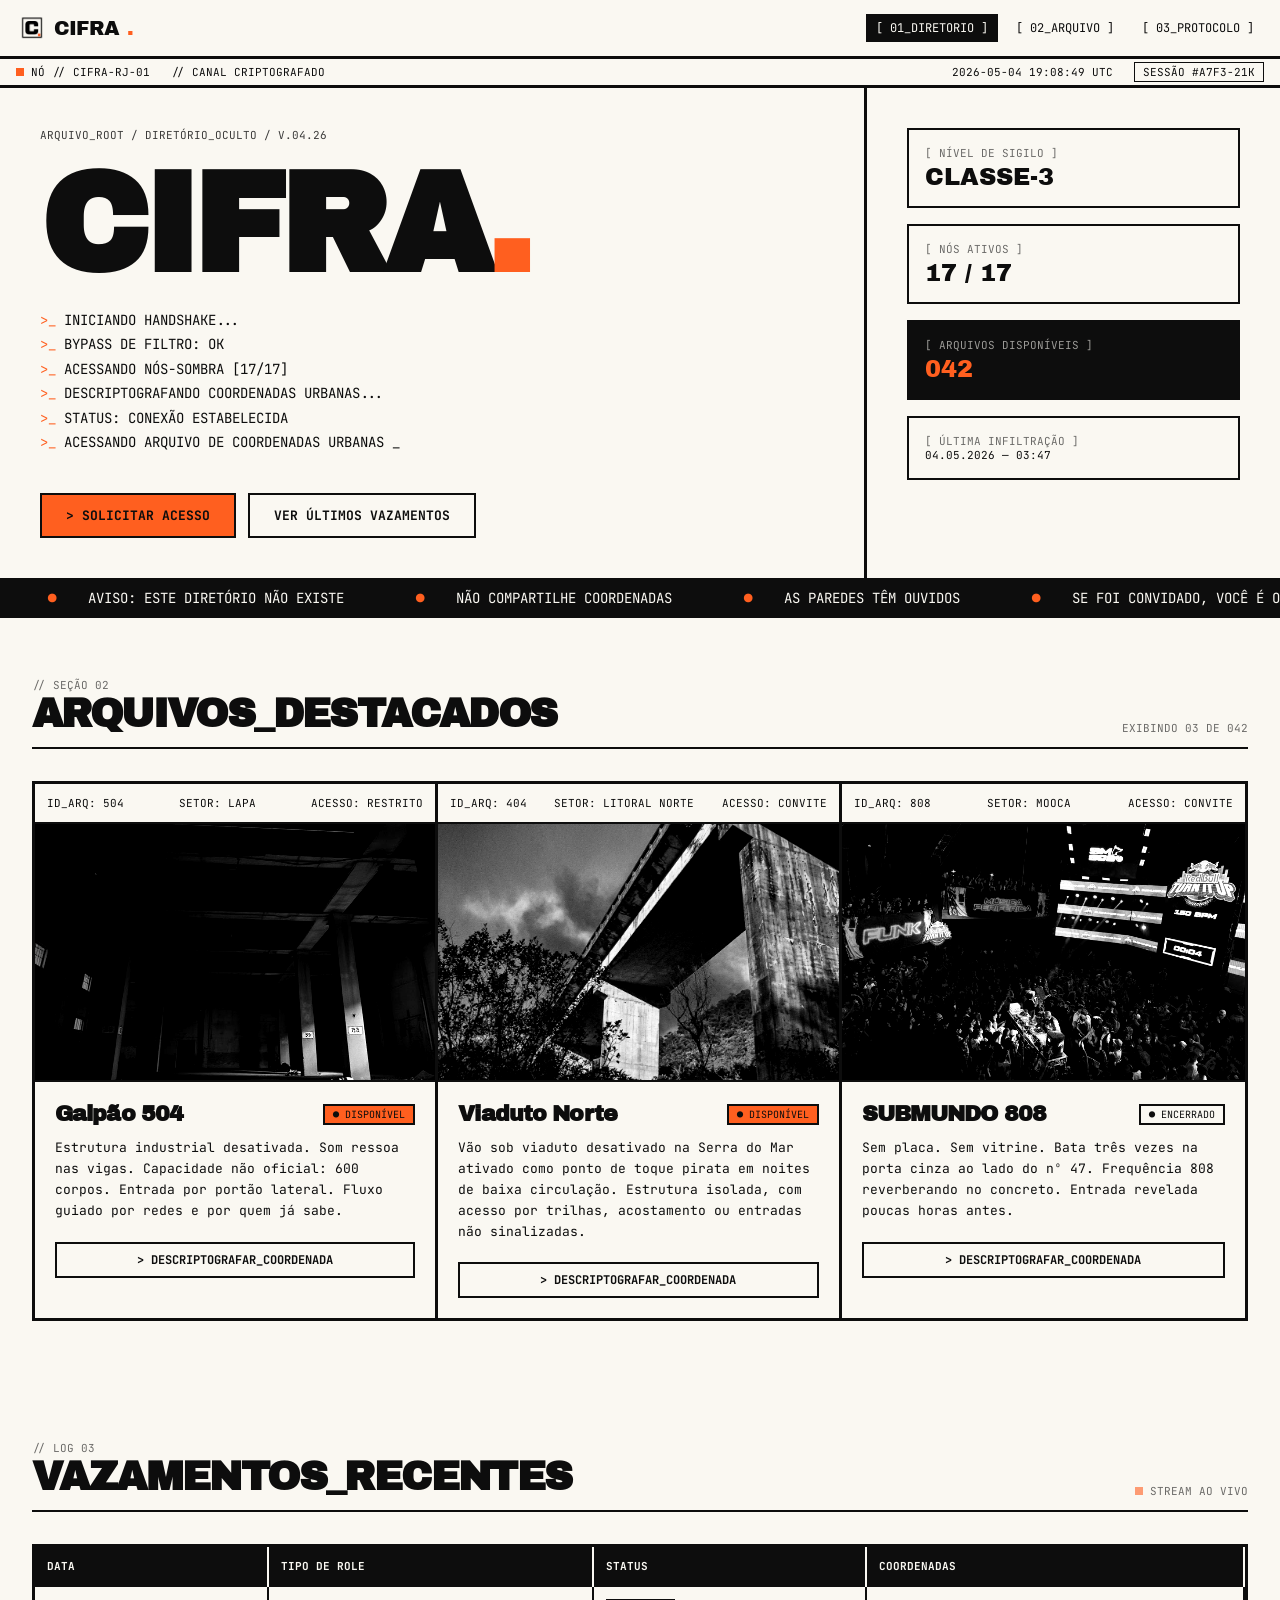
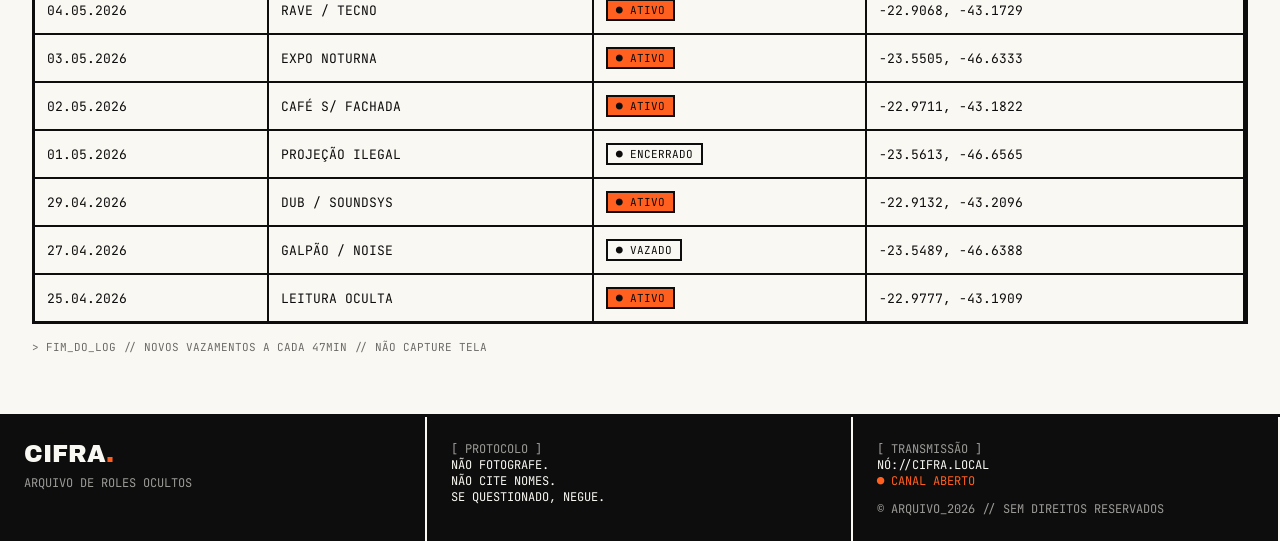
==== commit 58a42b20: "fix: correção de algumas classes CSS" ====
--- a/index.html
+++ b/index.html
@@ -140,14 +140,15 @@
                         <span class="tag-status tag-disponivel">● DISPONÍVEL</span>
                     </div>
                     <p class="card-descricao">Vão sob viaduto desativado na Serra do Mar ativado como ponto de toque
-                        pirata em noites de baixa circulação. Estrutura isolada, com acesso por trilhas, acostamento ou entradas não
+                        pirata em noites de baixa circulação. Estrutura isolada, com acesso por trilhas, acostamento ou
+                        entradas não
                         sinalizadas.</p>
 
                     <a href="src/lugar-detalhado-viaduto.html" class="botao-card">&gt; DESCRIPTOGRAFAR_COORDENADA</a>
                 </div>
             </article>
 
-            <article class="card">
+            <article class="card sem-borda-direita">
                 <div class="card-topo">
                     <span>ID_ARQ: 808</span>
                     <span>SETOR: Mooca</span>
@@ -163,7 +164,6 @@
                     </div>
                     <p class="card-descricao">Sem placa. Sem vitrine. Bata três vezes na porta cinza ao lado do nº 47.
                         Frequência 808 reverberando no concreto. Entrada revelada poucas horas antes.</p>
-                    </p>
                     <a href="src/lugar-detalhado-submundo.html" class="botao-card">&gt;
                         DESCRIPTOGRAFAR_COORDENADA</a>
                 </div>
@@ -196,43 +196,43 @@
                 </thead>
                 <tbody>
                     <tr>
-                        <td data-rotulo="DATA">04.05.2026</td>
+                        <td><span class="rotulo-mobile">Data // </span>04.05.2026</td>
                         <td data-rotulo="TIPO">RAVE / TECNO</td>
                         <td data-rotulo="STATUS"><span class="tag-mini ativo">● ATIVO</span></td>
                         <td data-rotulo="COORDENADAS">-22.9068, -43.1729</td>
                     </tr>
                     <tr>
-                        <td data-rotulo="DATA">03.05.2026</td>
+                        <td><span class="rotulo-mobile">Data // </span>03.05.2026</td>
                         <td data-rotulo="TIPO">EXPO NOTURNA</td>
                         <td data-rotulo="STATUS"><span class="tag-mini ativo">● ATIVO</span></td>
                         <td data-rotulo="COORDENADAS">-23.5505, -46.6333</td>
                     </tr>
                     <tr>
-                        <td data-rotulo="DATA">02.05.2026</td>
+                        <td><span class="rotulo-mobile">Data // </span>02.05.2026</td>
                         <td data-rotulo="TIPO">CAFÉ S/ FACHADA</td>
                         <td data-rotulo="STATUS"><span class="tag-mini ativo">● ATIVO</span></td>
                         <td data-rotulo="COORDENADAS">-22.9711, -43.1822</td>
                     </tr>
                     <tr>
-                        <td data-rotulo="DATA">01.05.2026</td>
+                        <td><span class="rotulo-mobile">Data // </span>01.05.2026</td>
                         <td data-rotulo="TIPO">PROJEÇÃO ILEGAL</td>
                         <td data-rotulo="STATUS"><span class="tag-mini">● ENCERRADO</span></td>
                         <td data-rotulo="COORDENADAS">-23.5613, -46.6565</td>
                     </tr>
                     <tr>
-                        <td data-rotulo="DATA">29.04.2026</td>
+                        <td><span class="rotulo-mobile">Data // </span>29.04.2026</td>
                         <td data-rotulo="TIPO">DUB / SOUNDSYS</td>
                         <td data-rotulo="STATUS"><span class="tag-mini ativo">● ATIVO</span></td>
                         <td data-rotulo="COORDENADAS">-22.9132, -43.2096</td>
                     </tr>
                     <tr>
-                        <td data-rotulo="DATA">27.04.2026</td>
+                        <td><span class="rotulo-mobile">Data // </span>27.04.2026</td>
                         <td data-rotulo="TIPO">GALPÃO / NOISE</td>
                         <td data-rotulo="STATUS"><span class="tag-mini">● VAZADO</span></td>
                         <td data-rotulo="COORDENADAS">-23.5489, -46.6388</td>
                     </tr>
                     <tr>
-                        <td data-rotulo="DATA">25.04.2026</td>
+                        <td><span class="rotulo-mobile">Data // </span>25.04.2026</td>
                         <td data-rotulo="TIPO">LEITURA OCULTA</td>
                         <td data-rotulo="STATUS"><span class="tag-mini ativo">● ATIVO</span></td>
                         <td data-rotulo="COORDENADAS">-22.9777, -43.1909</td>
--- a/css/style.css
+++ b/css/style.css
@@ -155,7 +155,7 @@
 
 .hero-titulao {
     font-family: 'Archivo Black', sans-serif;
-    font-size: clamp(72px, 18vw, 200px);
+    font-size: 140px;
     line-height: 0.85;
     letter-spacing: -0.04em;
     word-break: break-word;
@@ -282,22 +282,23 @@
 
 .secao-titulao {
     font-family: 'Archivo Black', sans-serif;
-    font-size: clamp(28px, 5vw, 48px);
+    font-size: 40px;
     letter-spacing: -0.04em;
     word-break: break-word;
 }
 
 .grade-cards {
-    display: grid;
-    grid-template-columns: repeat(3, 1fr);
+    display: flex;
+    flex-wrap: wrap;
     border: 3px solid #0D0D0D;
 }
 
 .card {
+    width: 33.333%;
     border-right: 3px solid #0D0D0D;
 }
 
-.card:last-child {
+.card.sem-borda-direita {
     border-right: none;
 }
 
@@ -404,7 +405,7 @@
     border-right: 2px solid #FAF8F2;
 }
 
-.tabela th:last-child {
+.tabela th.sem-borda-direita {
     border-right: none;
 }
 
@@ -414,13 +415,21 @@
     border-right: 2px solid #0D0D0D;
 }
 
-.tabela td:last-child {
+.tabela td.sem-borda-direita {
     border-right: none;
 }
 
 .tabela tbody tr:hover {
     background-color: #0D0D0D;
     color: #FAF8F2;
+}
+
+.rotulo-mobile {
+    display: none;
+    color: #FF5F1F;
+    text-transform: uppercase;
+    font-size: 10px;
+    margin-right: 4px;
 }
 
 .tag-mini {
@@ -448,18 +457,19 @@
     border-top: 3px solid #0D0D0D;
     background-color: #0D0D0D;
     color: #FAF8F2;
-    display: grid;
-    grid-template-columns: repeat(3, 1fr);
+    display: flex;
+    flex-wrap: wrap;
     font-size: 12px;
     text-transform: uppercase;
 }
 
 .rodape-coluna {
+    width: 33.333%;
     padding: 24px;
     border-right: 2px solid #FAF8F2;
 }
 
-.rodape-coluna:last-child {
+.rodape-coluna.sem-borda-direita {
     border-right: none;
 }
 
@@ -487,7 +497,7 @@
 
 .lugar-titulao {
     font-family: 'Archivo Black', sans-serif;
-    font-size: clamp(48px, 10vw, 96px);
+    font-size: 72px;
     letter-spacing: -0.04em;
     line-height: 0.9;
     word-break: break-word;
@@ -501,17 +511,18 @@
 }
 
 .lugar-galeria {
-    display: grid;
-    grid-template-columns: repeat(3, 1fr);
+    display: flex;
+    flex-wrap: wrap;
     border-bottom: 3px solid #0D0D0D;
 }
 
 .lugar-foto {
+    width: 33.333%;
     border-right: 3px solid #0D0D0D;
     overflow: hidden;
 }
 
-.lugar-foto:last-child {
+.lugar-foto.sem-borda-direita {
     border-right: none;
 }
 
@@ -528,12 +539,13 @@
 }
 
 .lugar-corpo {
-    display: grid;
-    grid-template-columns: 2fr 1fr;
+    display: flex;
+    flex-wrap: wrap;
     border-bottom: 3px solid #0D0D0D;
 }
 
 .lugar-relatorio {
+    width: 66%;
     padding: 40px;
     border-right: 3px solid #0D0D0D;
 }
@@ -551,6 +563,7 @@
 }
 
 .lugar-mapa {
+    width: 34%;
     padding: 40px;
 }
 
@@ -576,7 +589,7 @@
 
 .protocolo-titulao {
     font-family: 'Archivo Black', sans-serif;
-    font-size: clamp(56px, 13vw, 120px);
+    font-size: 88px;
     letter-spacing: -0.04em;
     line-height: 0.95;
     word-break: break-word;
@@ -602,7 +615,7 @@
     align-items: center;
 }
 
-.regras-lista li:last-child {
+.regras-lista li.sem-borda-inferior {
     border-bottom: none;
 }
 
@@ -657,11 +670,6 @@
     font-size: 11px;
     text-transform: uppercase;
     margin-bottom: 6px;
-}
-
-.campo label::before {
-    content: "> ";
-    color: #FF5F1F;
 }
 
 .campo input,
@@ -705,29 +713,33 @@
     .hero-direita {
         flex: 1 1 100%;
         padding: 32px 20px;
-        display: grid;
-        grid-template-columns: 1fr 1fr;
+        display: flex;
+        flex-wrap: wrap;
         gap: 12px;
+    }
+
+    .hero-direita .caixa-info {
+        width: calc(50% - 6px);
     }
 
     .caixa-info {
         margin-bottom: 0;
     }
 
-    .grade-cards {
-        grid-template-columns: 1fr 1fr;
-    }
-
     .card {
+        width: 50%;
         border-right: none;
         border-bottom: 3px solid #0D0D0D;
     }
 
-    .card:nth-child(odd) {
+    /* Antes: :nth-child(odd) dava borda direita aos cards ímpares.
+       Agora: adicione manualmente class="borda-direita-tablet"
+       nos cards de posição ímpar (1º, 3º, 5º...) */
+    .card.borda-direita-tablet {
         border-right: 3px solid #0D0D0D;
     }
 
-    .card:last-child {
+    .card.sem-borda-inferior {
         border-bottom: none;
     }
 
@@ -735,36 +747,56 @@
         padding: 32px 20px;
     }
 
-    .lugar-galeria {
-        grid-template-columns: 1fr 1fr;
-    }
-
-    .lugar-foto:nth-child(2) {
+    /* Galeria no tablet: 2 colunas */
+    .lugar-foto {
+        width: 50%;
         border-right: none;
     }
 
-    .lugar-foto:last-child {
-        grid-column: 1 / -1;
+    /* Antes: lugar-foto:nth-child(2) tirava a borda direita da 2ª foto.
+       Agora: adicione class="sem-borda-direita" nela manualmente */
+    .lugar-foto.sem-borda-direita {
+        border-right: none;
+    }
+
+    /* Antes: lugar-foto:last-child ocupava a linha inteira (grid-column: 1/-1).
+       Agora: adicione class="foto-linha-toda" na última foto */
+    .lugar-foto.foto-linha-toda {
+        width: 100%;
         border-right: none;
         border-top: 3px solid #0D0D0D;
     }
 
-    .lugar-corpo {
-        grid-template-columns: 1fr;
-    }
-
     .lugar-relatorio {
+        width: 100%;
         border-right: none;
         border-bottom: 3px solid #0D0D0D;
         padding: 32px 20px;
     }
 
     .lugar-mapa {
+        width: 100%;
         padding: 32px 20px;
     }
 
     .protocolo-cabecalho {
         padding: 40px 20px;
+    }
+
+    .hero-titulao {
+        font-size: 90px;
+    }
+
+    .lugar-titulao {
+        font-size: 56px;
+    }
+
+    .protocolo-titulao {
+        font-size: 64px;
+    }
+
+    .secao-titulao {
+        font-size: 34px;
     }
 }
 
@@ -802,7 +834,10 @@
 
     .hero-direita {
         padding: 24px 16px;
-        grid-template-columns: 1fr;
+    }
+
+    .hero-direita .caixa-info {
+        width: 100%;
     }
 
     .botoes-hero .botao {
@@ -827,17 +862,13 @@
         align-items: flex-start;
     }
 
-    .grade-cards {
-        grid-template-columns: 1fr;
-    }
-
-    .card,
-    .card:nth-child(odd) {
+    .card {
+        width: 100%;
         border-right: none;
         border-bottom: 3px solid #0D0D0D;
     }
 
-    .card:last-child {
+    .card.sem-borda-inferior {
         border-bottom: none;
     }
 
@@ -875,7 +906,7 @@
         padding: 8px 0;
     }
 
-    .tabela tr:first-child {
+    .tabela tr.primeira-linha {
         border-top: none;
     }
 
@@ -885,32 +916,22 @@
         font-size: 12px;
     }
 
-    .tabela td::before {
-        content: attr(data-rotulo) " // ";
-        color: #FF5F1F;
-        text-transform: uppercase;
-        font-size: 10px;
-        margin-right: 4px;
+    .rotulo-mobile {
+        display: inline;
     }
 
     .lugar-cabecalho {
         padding: 24px 16px;
     }
 
-    .lugar-galeria {
-        grid-template-columns: 1fr;
-    }
-
-    .lugar-foto,
-    .lugar-foto:nth-child(2),
-    .lugar-foto:last-child {
+    .lugar-foto {
+        width: 100%;
         border-right: none;
         border-top: none;
         border-bottom: 3px solid #0D0D0D;
-        grid-column: auto;
-    }
-
-    .lugar-foto:last-child {
+    }
+
+    .lugar-foto.sem-borda-inferior {
         border-bottom: none;
     }
 
@@ -921,6 +942,7 @@
     .lugar-relatorio,
     .lugar-mapa {
         padding: 24px 16px;
+        width: 100%;
     }
 
     .lugar-relatorio h2 {
@@ -958,17 +980,40 @@
         gap: 4px;
     }
 
-    .rodape {
-        grid-template-columns: 1fr;
-    }
-
     .rodape-coluna {
+        width: 100%;
         border-right: none;
         border-bottom: 2px solid #FAF8F2;
     }
 
-    .rodape-coluna:last-child {
+    .rodape-coluna.sem-borda-inferior {
         border-bottom: none;
+    }
+
+    html,
+    body {
+        overflow-x: hidden;
+    }
+
+    .lugar-mapa iframe {
+        width: 100%;
+        height: 280px;
+    }
+
+    .hero-titulao {
+        font-size: 56px;
+    }
+
+    .lugar-titulao {
+        font-size: 40px;
+    }
+
+    .protocolo-titulao {
+        font-size: 44px;
+    }
+
+    .secao-titulao {
+        font-size: 26px;
     }
 
     h1,
@@ -976,23 +1021,4 @@
     h3 {
         word-break: break-word;
     }
-
-    html,
-    body {
-        overflow-x: hidden;
-    }
-
-    .lugar-corpo {
-        grid-template-columns: 1fr;
-    }
-
-    .lugar-relatorio {
-        border-right: none;
-        border-bottom: 3px solid #0D0D0D;
-    }
-
-    .lugar-mapa iframe {
-        width: 100%;
-        height: 280px;
-    }
 }
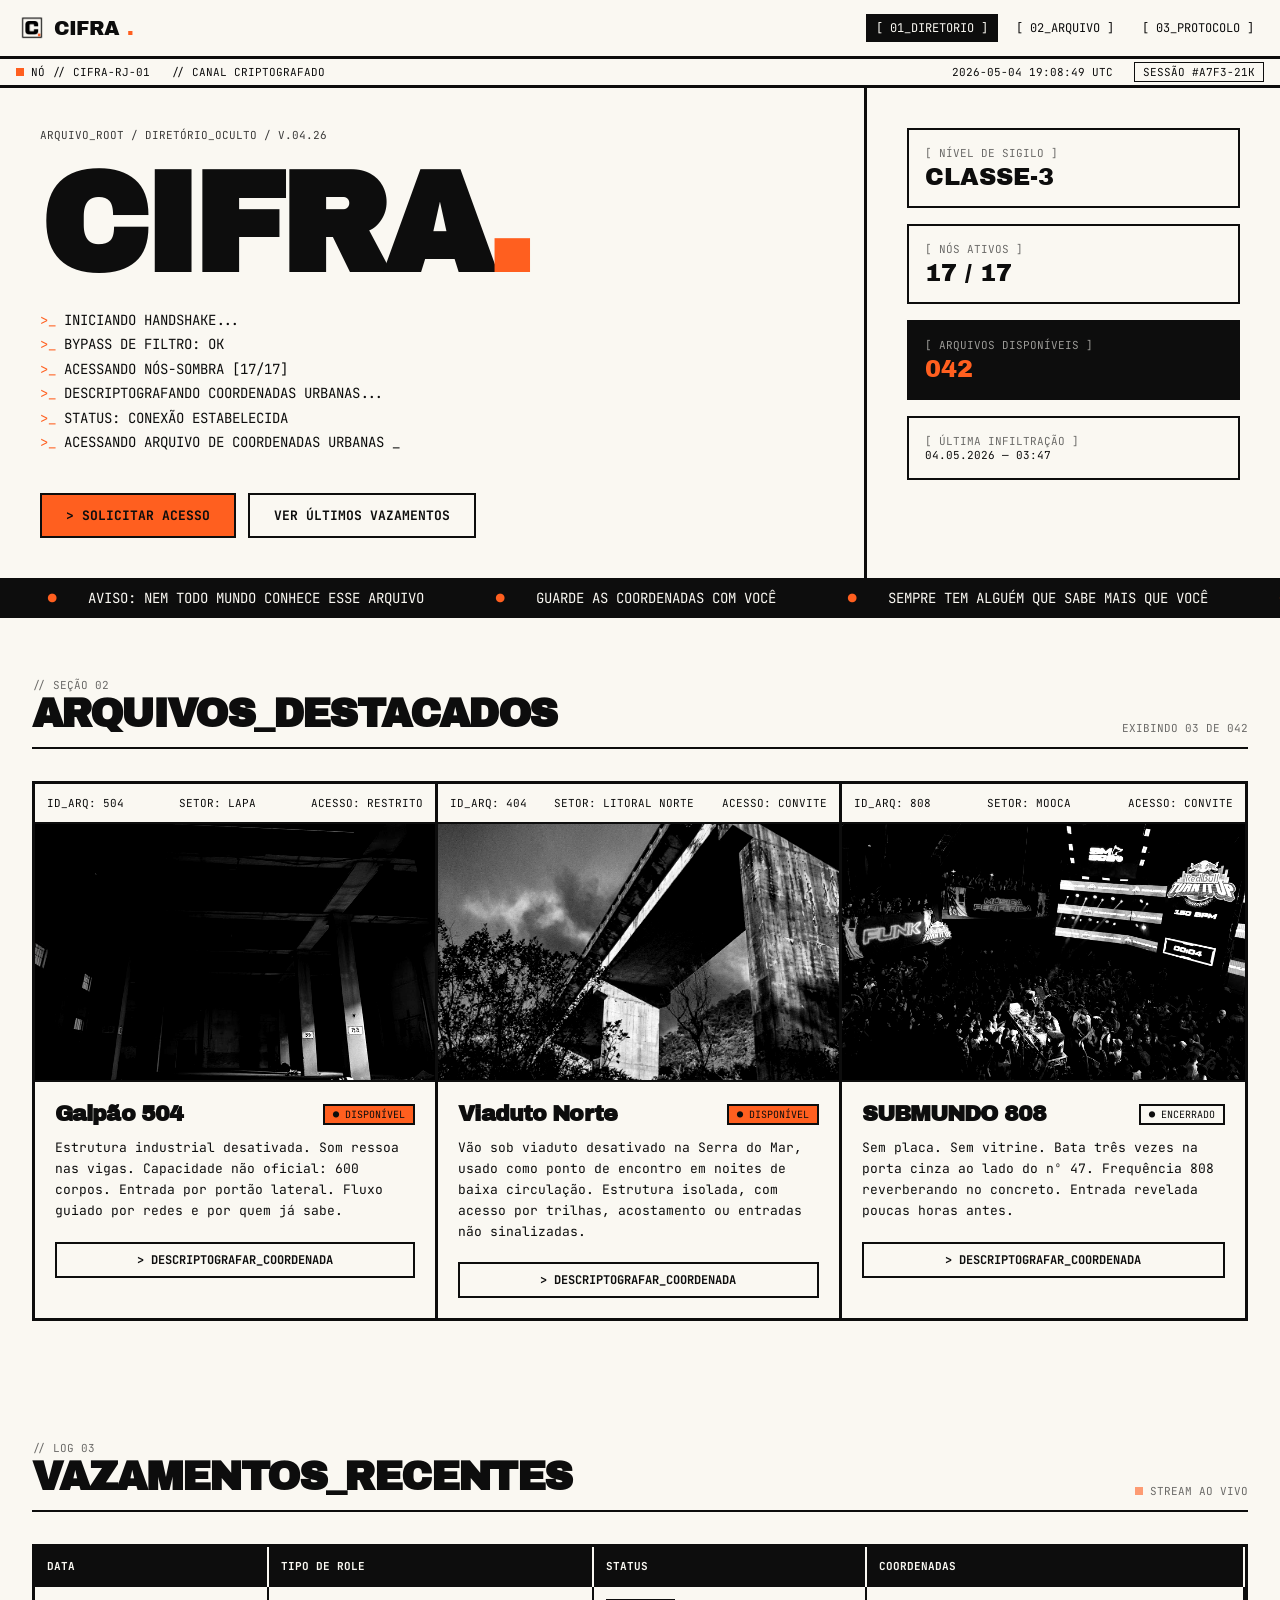
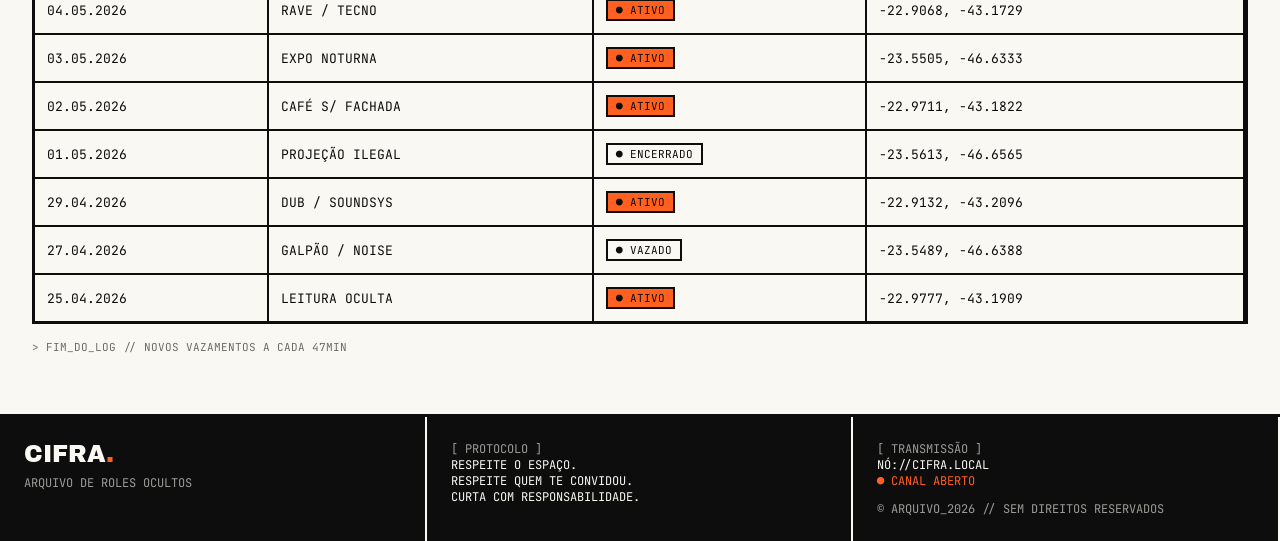
==== commit 9ffd367f: "fix: correção nos textos" ====
--- a/index.html
+++ b/index.html
@@ -12,13 +12,13 @@
 <body>
     <nav class="menu-topo">
         <div class="menu-topo-dentro">
-            <a href="src/index.html" class="menu-logo">
+            <a href="index.html" class="menu-logo">
                 <img src="assets/logo/logo-cifra-mark.png" alt="logo cifra">
                 CIFRA<span class="laranja">.</span>
             </a>
             <div class="menu-links">
-                <a href="src/index.html" class="ativo">[ 01_DIRETORIO ]</a>
-                <a href="src/index.html#ARQUIVOS_DESTACADOS">[ 02_ARQUIVO ]</a>
+                <a href="index.html" class="ativo">[ 01_DIRETORIO ]</a>
+                <a href="index.html#ARQUIVOS_DESTACADOS">[ 02_ARQUIVO ]</a>
                 <a href="src/protocolo.html">[ 03_PROTOCOLO ]</a>
             </div>
         </div>
@@ -77,19 +77,19 @@
 
     <div class="marquee">
         <div class="marquee-trilha">
-            <span><span class="laranja">●</span> AVISO: este diretório não existe</span>
-            <span><span class="laranja">●</span> não compartilhe coordenadas</span>
-            <span><span class="laranja">●</span> as paredes têm ouvidos</span>
-            <span><span class="laranja">●</span> se foi convidado, você é o filtro</span>
-            <span><span class="laranja">●</span> deletado em 24h</span>
-            <span><span class="laranja">●</span> sem flash. sem stories.</span>
-
-            <span><span class="laranja">●</span> AVISO: este diretório não existe</span>
-            <span><span class="laranja">●</span> não compartilhe coordenadas</span>
-            <span><span class="laranja">●</span> as paredes têm ouvidos</span>
-            <span><span class="laranja">●</span> se foi convidado, você é o filtro</span>
-            <span><span class="laranja">●</span> deletado em 24h</span>
-            <span><span class="laranja">●</span> sem flash. sem stories.</span>
+            <span><span class="laranja">●</span> AVISO: nem todo mundo conhece esse arquivo</span>
+            <span><span class="laranja">●</span> guarde as coordenadas com você</span>
+            <span><span class="laranja">●</span> sempre tem alguém que sabe mais que você</span>
+            <span><span class="laranja">●</span> convide quem vai curtir a vibe</span>
+            <span><span class="laranja">●</span> as coordenadas mudam toda semana</span>
+            <span><span class="laranja">●</span> fotos só com permissão</span>
+
+            <span><span class="laranja">●</span> AVISO: nem todo mundo conhece esse arquivo</span>
+            <span><span class="laranja">●</span> guarde as coordenadas com você</span>
+            <span><span class="laranja">●</span> sempre tem alguém que sabe mais que você</span>
+            <span><span class="laranja">●</span> convide quem vai curtir a vibe</span>
+            <span><span class="laranja">●</span> as coordenadas mudam toda semana</span>
+            <span><span class="laranja">●</span> fotos só com permissão</span>
         </div>
     </div>
     <section class="secao" id="ARQUIVOS_DESTACADOS">
@@ -139,10 +139,9 @@
                         <h3 class="card-nome">Viaduto Norte</h3>
                         <span class="tag-status tag-disponivel">● DISPONÍVEL</span>
                     </div>
-                    <p class="card-descricao">Vão sob viaduto desativado na Serra do Mar ativado como ponto de toque
-                        pirata em noites de baixa circulação. Estrutura isolada, com acesso por trilhas, acostamento ou
-                        entradas não
-                        sinalizadas.</p>
+                    <p class="card-descricao">Vão sob viaduto desativado na Serra do Mar, usado como ponto de
+                        encontro em noites de baixa circulação. Estrutura isolada, com acesso por trilhas, acostamento
+                        ou entradas não sinalizadas.</p>
 
                     <a href="src/lugar-detalhado-viaduto.html" class="botao-card">&gt; DESCRIPTOGRAFAR_COORDENADA</a>
                 </div>
@@ -197,51 +196,56 @@
                 <tbody>
                     <tr>
                         <td><span class="rotulo-mobile">Data // </span>04.05.2026</td>
-                        <td data-rotulo="TIPO">RAVE / TECNO</td>
-                        <td data-rotulo="STATUS"><span class="tag-mini ativo">● ATIVO</span></td>
-                        <td data-rotulo="COORDENADAS">-22.9068, -43.1729</td>
+                        <td><span class="rotulo-mobile">Tipo // </span>RAVE / TECNO</td>
+                        <td><span class="rotulo-mobile">Status // </span><span class="tag-mini ativo">● ATIVO</span>
+                        </td>
+                        <td><span class="rotulo-mobile">Coordenadas // </span>-22.9068, -43.1729</td>
                     </tr>
                     <tr>
                         <td><span class="rotulo-mobile">Data // </span>03.05.2026</td>
-                        <td data-rotulo="TIPO">EXPO NOTURNA</td>
-                        <td data-rotulo="STATUS"><span class="tag-mini ativo">● ATIVO</span></td>
-                        <td data-rotulo="COORDENADAS">-23.5505, -46.6333</td>
+                        <td><span class="rotulo-mobile">Tipo // </span>EXPO NOTURNA</td>
+                        <td><span class="rotulo-mobile">Status // </span><span class="tag-mini ativo">● ATIVO</span>
+                        </td>
+                        <td><span class="rotulo-mobile">Coordenadas // </span>-23.5505, -46.6333</td>
                     </tr>
                     <tr>
                         <td><span class="rotulo-mobile">Data // </span>02.05.2026</td>
-                        <td data-rotulo="TIPO">CAFÉ S/ FACHADA</td>
-                        <td data-rotulo="STATUS"><span class="tag-mini ativo">● ATIVO</span></td>
-                        <td data-rotulo="COORDENADAS">-22.9711, -43.1822</td>
+                        <td><span class="rotulo-mobile">Tipo // </span>CAFÉ S/ FACHADA</td>
+                        <td><span class="rotulo-mobile">Status // </span><span class="tag-mini ativo">● ATIVO</span>
+                        </td>
+                        <td><span class="rotulo-mobile">Coordenadas // </span>-22.9711, -43.1822</td>
                     </tr>
                     <tr>
                         <td><span class="rotulo-mobile">Data // </span>01.05.2026</td>
-                        <td data-rotulo="TIPO">PROJEÇÃO ILEGAL</td>
-                        <td data-rotulo="STATUS"><span class="tag-mini">● ENCERRADO</span></td>
-                        <td data-rotulo="COORDENADAS">-23.5613, -46.6565</td>
+                        <td><span class="rotulo-mobile">Tipo // </span>PROJEÇÃO ILEGAL</td>
+                        <td><span class="rotulo-mobile">Status // </span><span class="tag-mini">● ENCERRADO</span></td>
+                        <td><span class="rotulo-mobile">Coordenadas // </span>-23.5613, -46.6565</td>
                     </tr>
                     <tr>
                         <td><span class="rotulo-mobile">Data // </span>29.04.2026</td>
-                        <td data-rotulo="TIPO">DUB / SOUNDSYS</td>
-                        <td data-rotulo="STATUS"><span class="tag-mini ativo">● ATIVO</span></td>
-                        <td data-rotulo="COORDENADAS">-22.9132, -43.2096</td>
+                        <td><span class="rotulo-mobile">Tipo // </span>DUB / SOUNDSYS</td>
+                        <td><span class="rotulo-mobile">Status // </span><span class="tag-mini ativo">● ATIVO</span>
+                        </td>
+                        <td><span class="rotulo-mobile">Coordenadas // </span>-22.9132, -43.2096</td>
                     </tr>
                     <tr>
                         <td><span class="rotulo-mobile">Data // </span>27.04.2026</td>
-                        <td data-rotulo="TIPO">GALPÃO / NOISE</td>
-                        <td data-rotulo="STATUS"><span class="tag-mini">● VAZADO</span></td>
-                        <td data-rotulo="COORDENADAS">-23.5489, -46.6388</td>
+                        <td><span class="rotulo-mobile">Tipo // </span>GALPÃO / NOISE</td>
+                        <td><span class="rotulo-mobile">Status // </span><span class="tag-mini">● VAZADO</span></td>
+                        <td><span class="rotulo-mobile">Coordenadas // </span>-23.5489, -46.6388</td>
                     </tr>
                     <tr>
                         <td><span class="rotulo-mobile">Data // </span>25.04.2026</td>
-                        <td data-rotulo="TIPO">LEITURA OCULTA</td>
-                        <td data-rotulo="STATUS"><span class="tag-mini ativo">● ATIVO</span></td>
-                        <td data-rotulo="COORDENADAS">-22.9777, -43.1909</td>
+                        <td><span class="rotulo-mobile">Tipo // </span>LEITURA OCULTA</td>
+                        <td><span class="rotulo-mobile">Status // </span><span class="tag-mini ativo">● ATIVO</span>
+                        </td>
+                        <td><span class="rotulo-mobile">Coordenadas // </span>-22.9777, -43.1909</td>
                     </tr>
                 </tbody>
             </table>
         </div>
 
-        <div class="rodape-aviso">&gt; FIM_DO_LOG // novos vazamentos a cada 47min // não capture tela</div>
+        <div class="rodape-aviso">&gt; FIM_DO_LOG // novos vazamentos a cada 47min</div>
     </section>
 
     <footer class="rodape">
@@ -251,9 +255,9 @@
         </div>
         <div class="rodape-coluna">
             <div class="cinza">[ PROTOCOLO ]</div>
-            <div>não fotografe.</div>
-            <div>não cite nomes.</div>
-            <div>se questionado, negue.</div>
+            <div>respeite o espaço.</div>
+            <div>respeite quem te convidou.</div>
+            <div>curta com responsabilidade.</div>
         </div>
         <div class="rodape-coluna">
             <div class="cinza">[ TRANSMISSÃO ]</div>
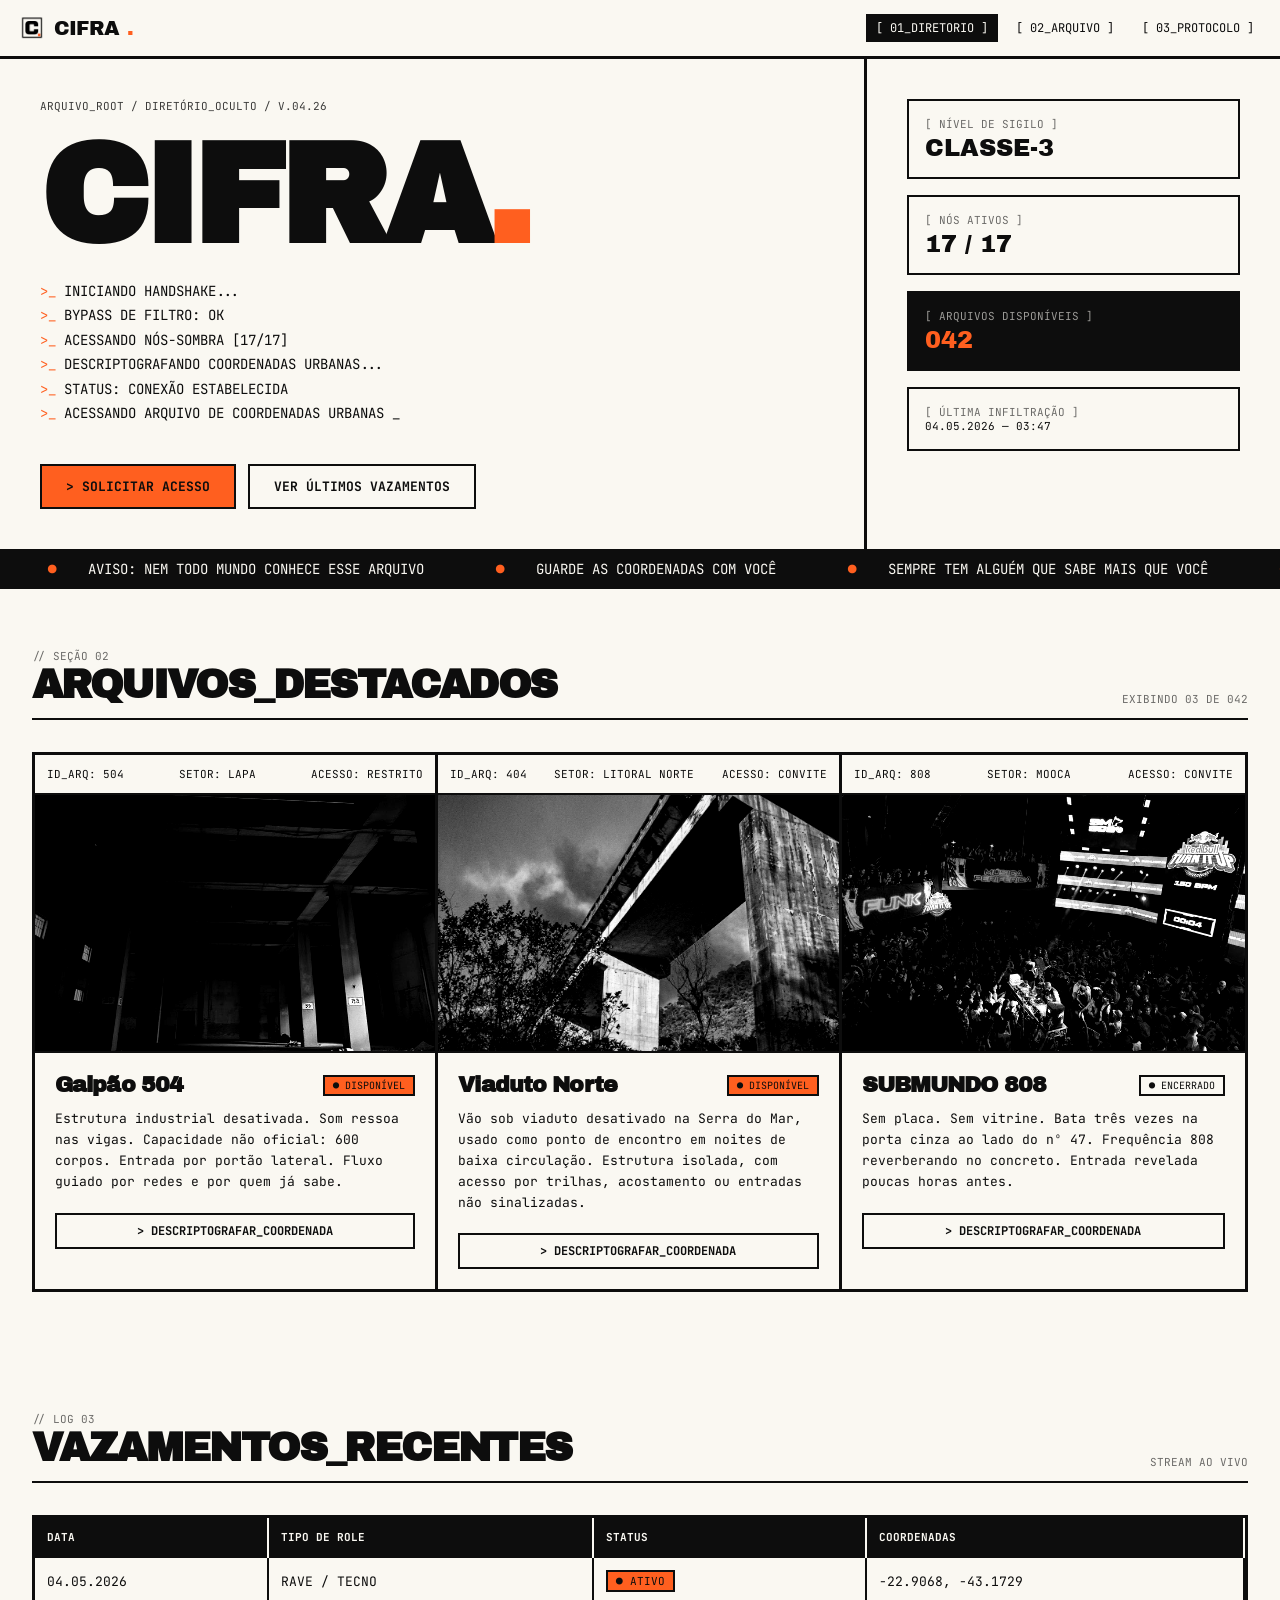
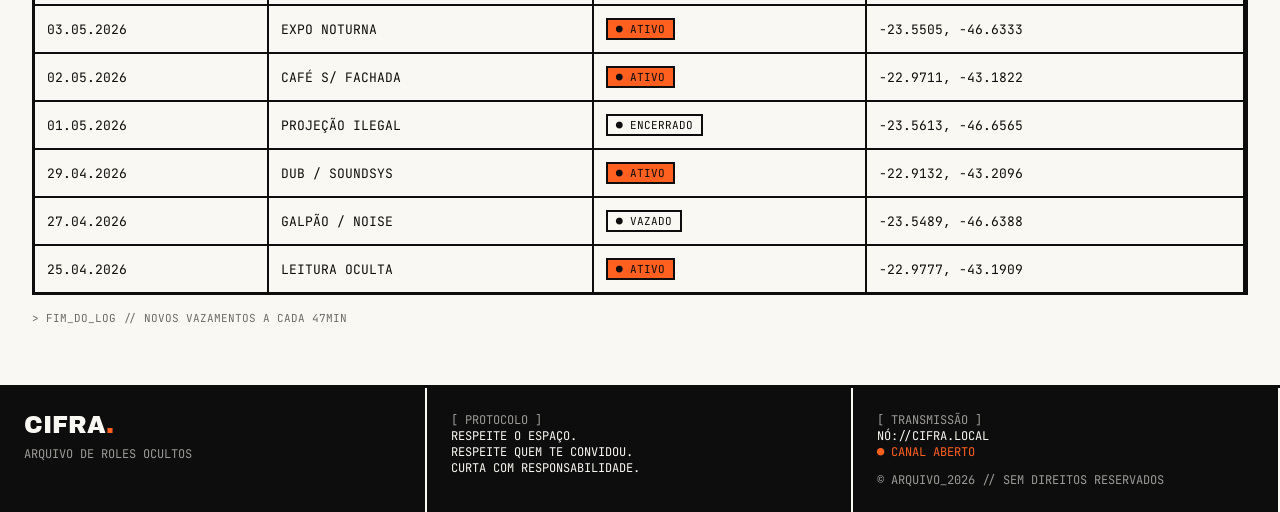
==== commit c6843d01: "fix: Correção da seção header" ====
--- a/index.html
+++ b/index.html
@@ -23,17 +23,6 @@
             </div>
         </div>
     </nav>
-    <div class="barra-status">
-        <div>
-            <span class="bolinha-laranja"></span>
-            NÓ // CIFRA-RJ-01 &nbsp; // CANAL CRIPTOGRAFADO
-        </div>
-        <div>
-            2026-05-04 19:08:49 UTC
-            &nbsp;
-            <span class="caixinha-sessao">SESSÃO #A7F3-21K</span>
-        </div>
-    </div>
     <section class="hero">
         <div class="hero-esquerda">
             <div class="hero-mini-titulo">ARQUIVO_ROOT / DIRETÓRIO_OCULTO / v.04.26</div>
--- a/css/style.css
+++ b/css/style.css
@@ -97,36 +97,6 @@
     background-color: #0D0D0D;
     color: #FAF8F2;
     border-color: #0D0D0D;
-}
-
-.barra-status {
-    border-bottom: 3px solid #0D0D0D;
-    padding: 6px 16px;
-    display: flex;
-    justify-content: space-between;
-    flex-wrap: wrap;
-    gap: 8px;
-    font-size: 11px;
-    text-transform: uppercase;
-}
-
-.bolinha-laranja {
-    display: inline-block;
-    width: 8px;
-    height: 8px;
-    background-color: #FF5F1F;
-    animation: piscar 2s steps(3) infinite;
-}
-
-@keyframes piscar {
-    75% {
-        opacity: 0;
-    }
-}
-
-.caixinha-sessao {
-    border: 1px solid #0D0D0D;
-    padding: 2px 8px;
 }
 
 .hero {
@@ -732,9 +702,6 @@
         border-bottom: 3px solid #0D0D0D;
     }
 
-    /* Antes: :nth-child(odd) dava borda direita aos cards ímpares.
-       Agora: adicione manualmente class="borda-direita-tablet"
-       nos cards de posição ímpar (1º, 3º, 5º...) */
     .card.borda-direita-tablet {
         border-right: 3px solid #0D0D0D;
     }
@@ -747,20 +714,15 @@
         padding: 32px 20px;
     }
 
-    /* Galeria no tablet: 2 colunas */
     .lugar-foto {
         width: 50%;
         border-right: none;
     }
 
-    /* Antes: lugar-foto:nth-child(2) tirava a borda direita da 2ª foto.
-       Agora: adicione class="sem-borda-direita" nela manualmente */
     .lugar-foto.sem-borda-direita {
         border-right: none;
     }
 
-    /* Antes: lugar-foto:last-child ocupava a linha inteira (grid-column: 1/-1).
-       Agora: adicione class="foto-linha-toda" na última foto */
     .lugar-foto.foto-linha-toda {
         width: 100%;
         border-right: none;
@@ -820,14 +782,6 @@
     .menu-links a {
         padding: 4px 6px;
     }
-
-    .barra-status {
-        padding: 6px 12px;
-        font-size: 10px;
-        flex-direction: column;
-        align-items: flex-start;
-    }
-
     .hero-esquerda {
         padding: 24px 16px;
     }
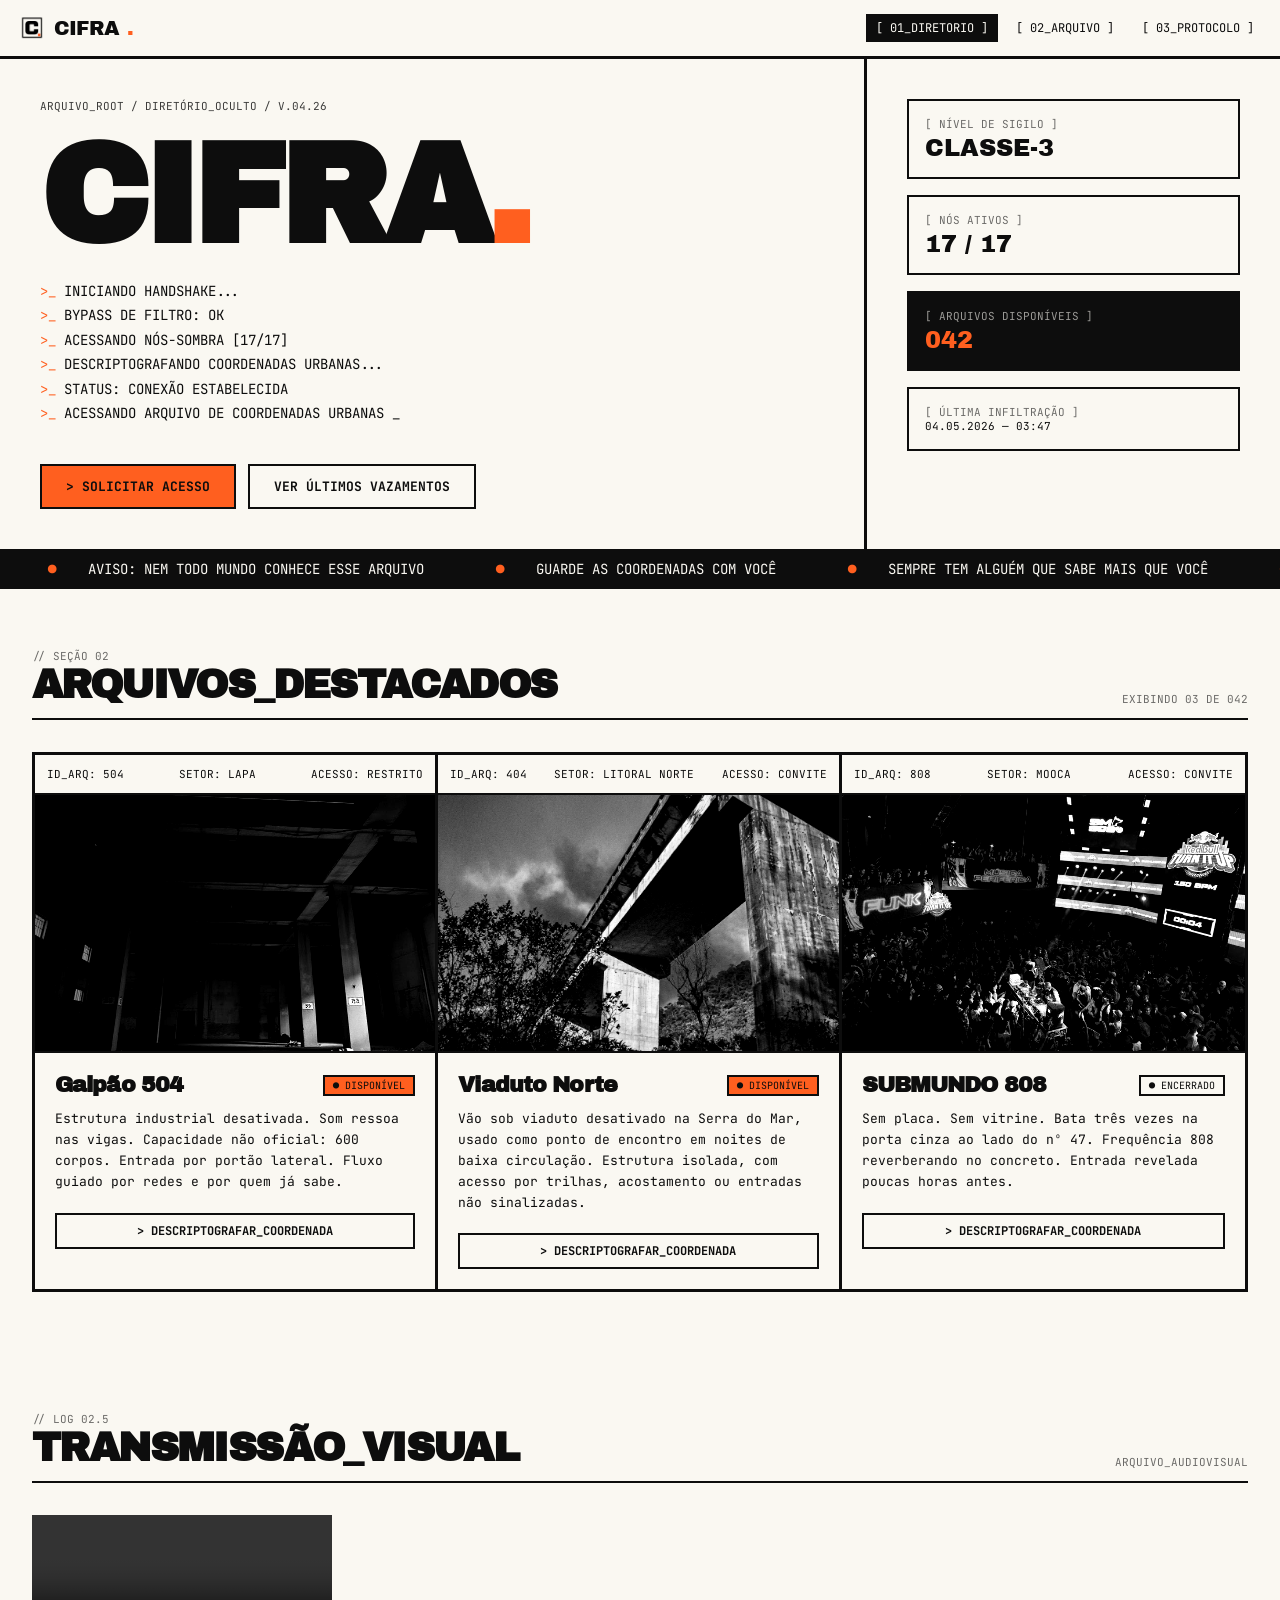
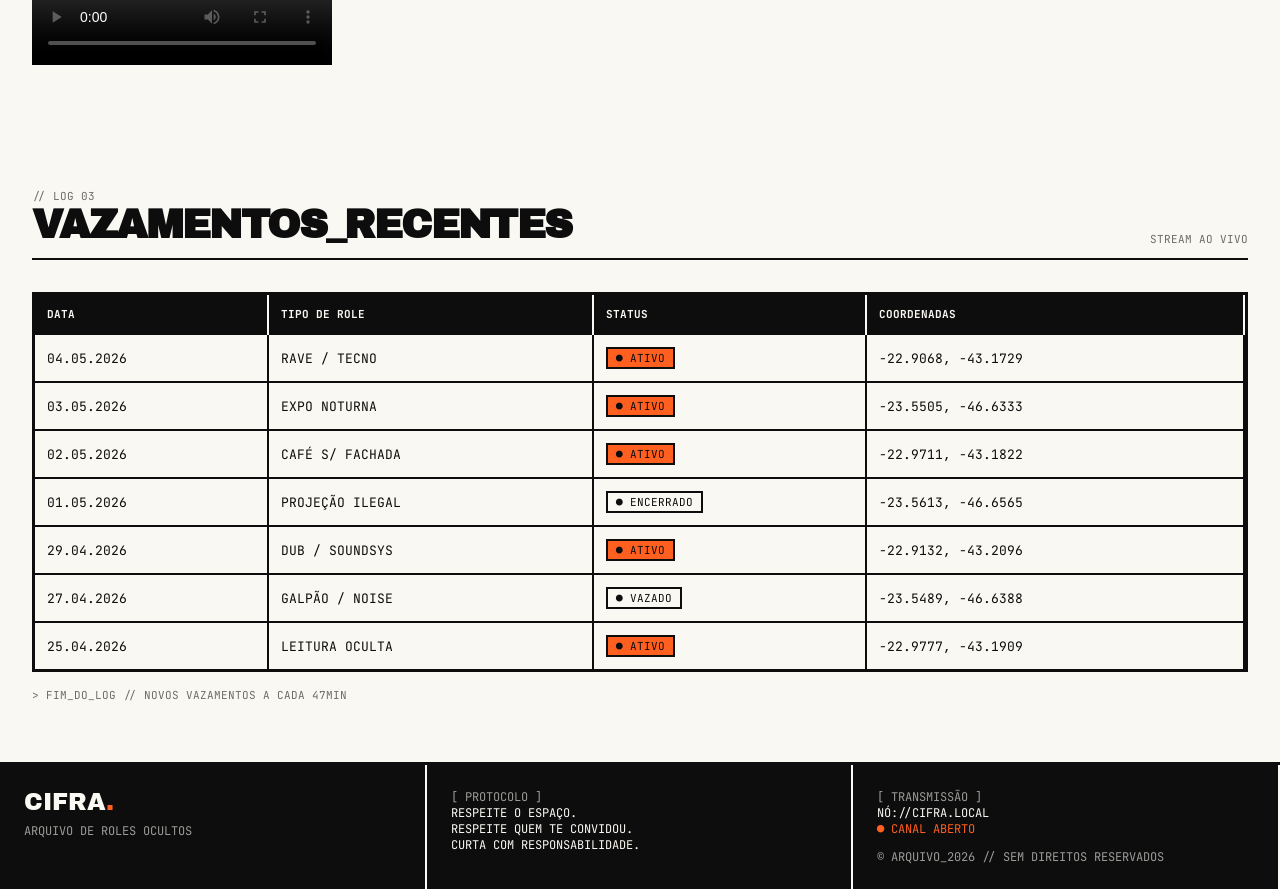
==== commit cf13bc3b: "fix: correção rota video" ====
--- a/index.html
+++ b/index.html
@@ -159,7 +159,23 @@
 
         </div>
     </section>
-
+    <section class="secao" id="transmissao">
+        <div class="secao-cabecalho">
+            <div>
+                <div class="secao-mini">// LOG 02.5</div>
+                <h2 class="secao-titulao">TRANSMISSÃO_VISUAL</h2>
+            </div>
+            <div class="secao-mini">ARQUIVO_AUDIOVISUAL</div>
+        </div>
+
+        <div class="video-caixa">
+            <div class="video-caixa">
+                <video controls preload="metadata">
+                    <source src="assets/videos/176408-855480397_medium.mp4" type="video/mp4">
+                </video>
+            </div>
+        </div>
+    </section>
     <section class="secao" id="vazamentos">
         <div class="secao-cabecalho">
             <div>
--- a/css/style.css
+++ b/css/style.css
@@ -283,6 +283,16 @@
     gap: 8px;
 }
 
+.video-caixa {
+    margin-top: 32px;
+}
+
+.video-wrapper video {
+    width: 100%;
+    height: auto;
+    display: block;
+}
+
 .card-imagem-caixa {
     border-bottom: 2px solid #0D0D0D;
     overflow: hidden;
